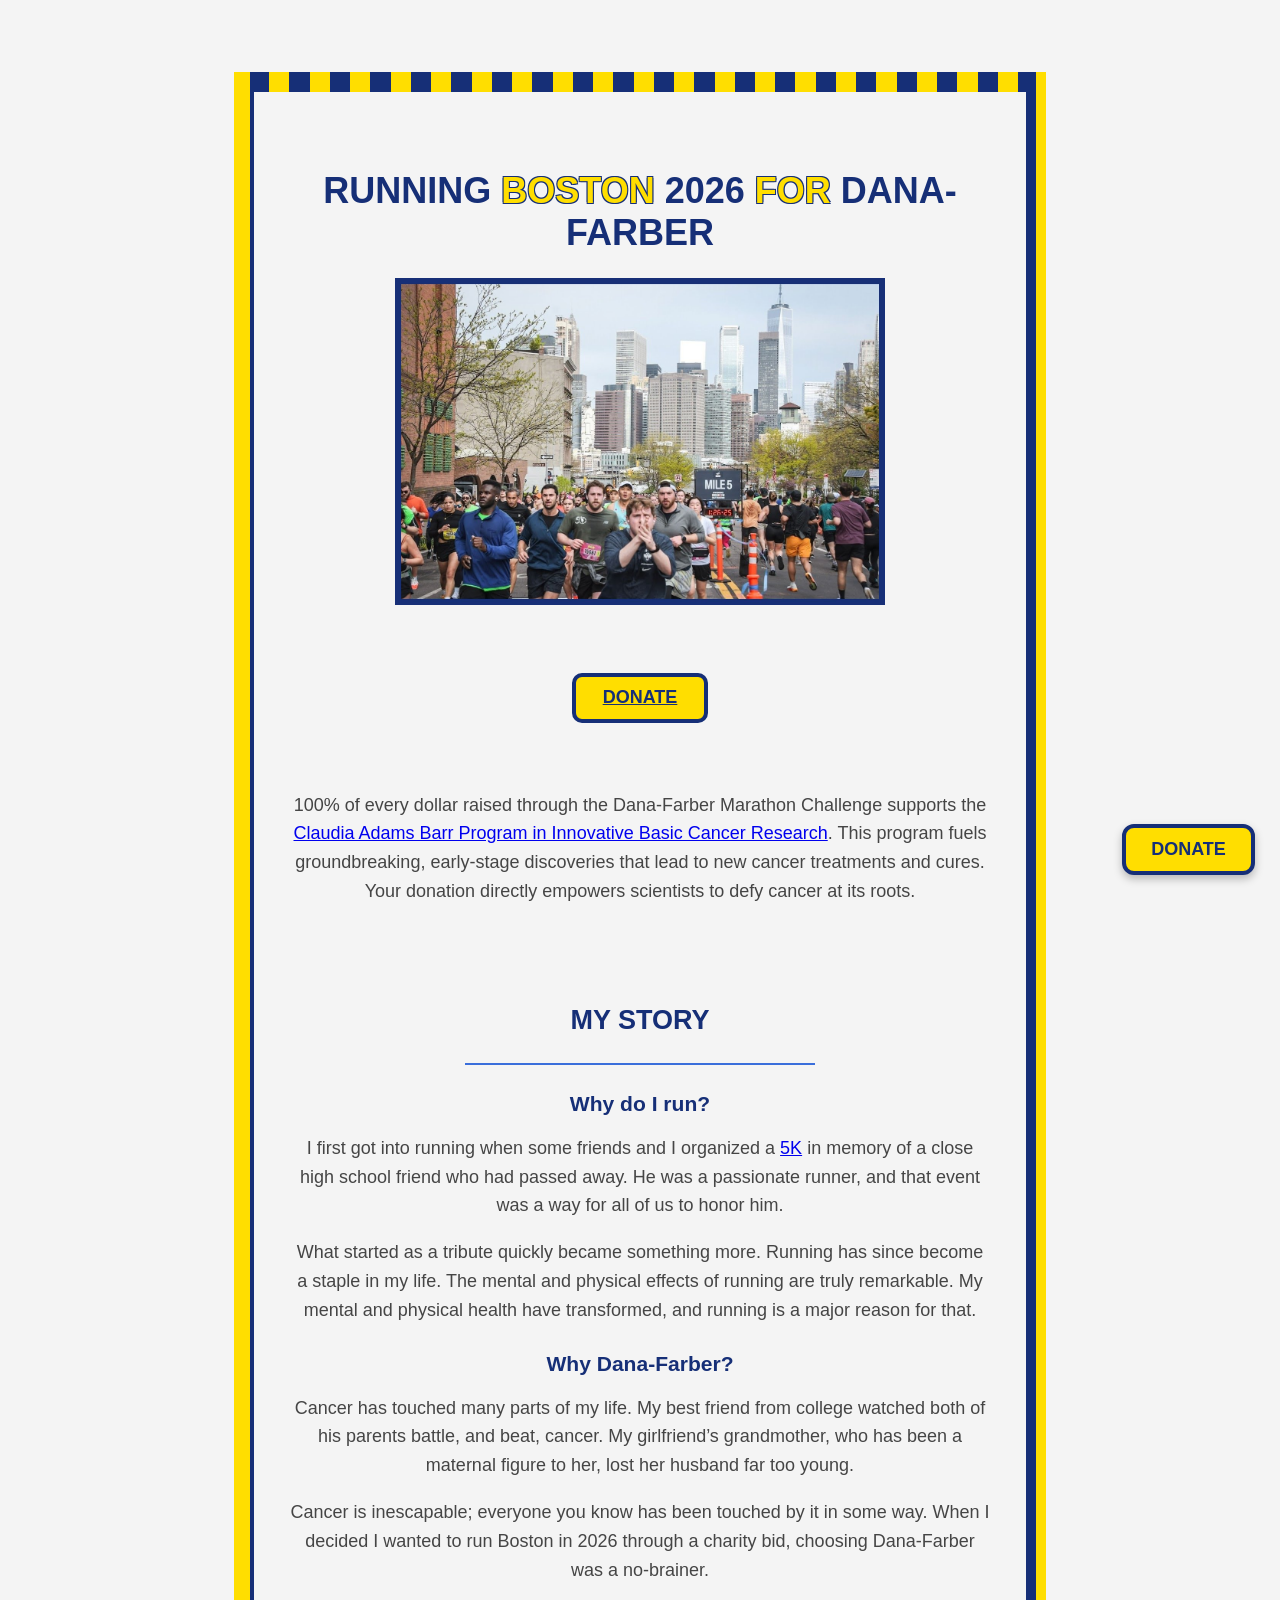
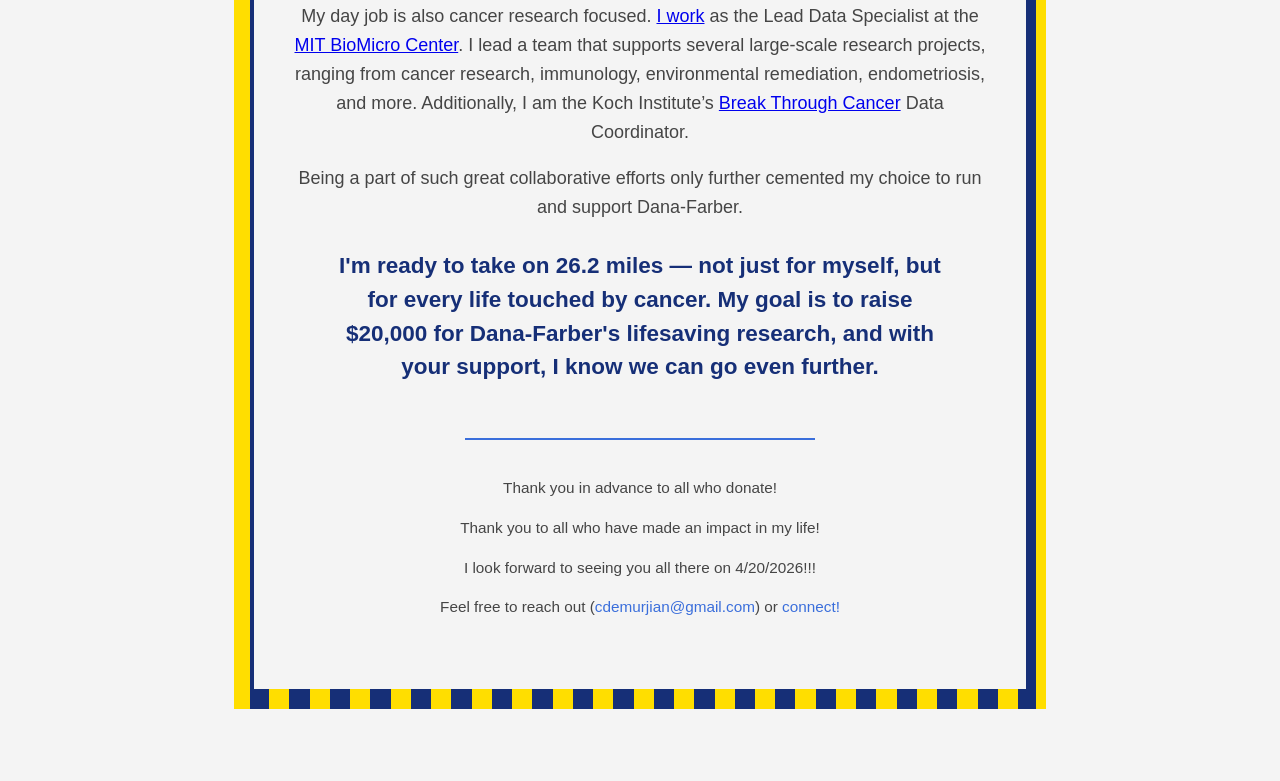
==== index.html @ 388e07c9 "Add scroll event to change border image dynamically" ====
<!DOCTYPE html>
<html>

<head>
  <link rel="stylesheet" type="text/css" href="styles.css" />
  <title>BOSTON 2026</title>
  <link rel="icon" type="image/png" href="BM.jfif" />
</head>

<body >
  <header class="fade-in">
    <h1 id="title">RUNNING <span class="yellow">BOSTON</span> 2026 <span class="yellow">FOR</span> DANA-FARBER</h1>
  </header>

  <main>
    <img src="charlie-running.jpg" alt="Charlie running" class="fade-in" />
    <a class="donate fade-in" href="https://danafarber.jimmyfund.org/site/TR?px=2759664&fr_id=2520&pg=personal"
      target="_blank">DONATE</a>
    <p class="fade-in">
      100% of every dollar raised through the Dana-Farber Marathon Challenge supports the
      <a href="https://danafarber.jimmyfund.org/site/SPageServer?pagename=dfmc_barrprogram_cancer&fr_id=2520"
        target="_blank">Claudia Adams Barr Program in Innovative Basic Cancer Research</a>.
      This program fuels groundbreaking, early-stage discoveries that lead to new cancer treatments and cures.
      Your donation directly empowers scientists to defy cancer at its roots.
    </p>
    <section id="story" class="fade-in">
      <h2>MY STORY</h2>
      <hr>

      <h3>Why do I run?</h3>
      <p>
        I first got into running when some friends and I organized a
        <a href="https://www.orkanolgacmemorial.org/" target="_blank">5K</a>
        in memory of a close high school friend who had passed away.
        He was a passionate runner, and that event was a way for all of us to honor him.
      </p>
      <p>
        What started as a tribute quickly became something more. Running has since become a staple in my life.
        The mental and physical effects of running are truly remarkable.
        My mental and physical health have transformed, and running is a major reason for that.
      </p>

      <h3>Why Dana-Farber?</h3>
      <p>
        Cancer has touched many parts of my life. My best friend from college watched both of his parents battle, and
        beat, cancer. My girlfriend’s grandmother, who has been a maternal figure to her, lost her husband far too
        young.
      </p>
      <p>
        Cancer is inescapable; everyone you know has been touched by it in some way.
        When I decided I wanted to run Boston in 2026 through a charity bid, choosing Dana-Farber was a no-brainer.
      </p>
      <p>
        My day job is also cancer research focused.
        <a href="https://www.linkedin.com/in/cdemurjian/" target="_blank">I work</a>
        as the Lead Data Specialist at the
        <a href="https://bmcwiki.mit.edu/index.php/BioMicroCenter" target="_blank">MIT BioMicro Center</a>.
        I lead a team that supports several large-scale research projects, ranging from cancer research, immunology,
        environmental remediation, endometriosis, and more.
        Additionally, I am the Koch Institute’s
        <a href="https://breakthroughcancer.org/" target="_blank">Break Through Cancer</a>
        Data Coordinator.
      </p>
      <p>
        Being a part of such great collaborative efforts only further cemented my choice to run and support Dana-Farber.
      </p>
      <p>
        <strong>
          I'm ready to take on 26.2 miles &mdash; not just for myself, but for every life touched by cancer.
          My goal is to raise $20,000 for Dana-Farber's lifesaving research, and with your support, I know we can go
          even further.
        </strong>
      </p>
    </section>
  </main>

  <hr>
  <footer class="fade-in">
    <p>Thank you in advance to all who donate!</p>
    <p>Thank you to all who have made an impact in my life!</p>
    <p>I look forward to seeing you all there on 4/20/2026!!!</p>
    <p>Feel free to reach out (<a href="mailto:cdemurjian@gmail.com">cdemurjian@gmail.com</a>) or <a href="https://www.linkedin.com/in/cdemurjian/" target="_blank">connect!</a></p>
  </footer>

  <!-- Floating Donate Button -->
  <a href="https://danafarber.jimmyfund.org/site/TR?px=2759664&fr_id=2520&pg=personal"
     class="floating-donate" target="_blank">DONATE</a>

  <!-- Fade-in animation script -->
  <script>
    const fadeElements = document.querySelectorAll('.fade-in');
    const observer = new IntersectionObserver(entries => {
      entries.forEach(entry => {
        if (entry.isIntersecting) entry.target.classList.add('visible');
      });
    }, { threshold: 0.15 });
    fadeElements.forEach(el => observer.observe(el));
  </script>
  <script>
  let ticking = false;
  let lastScrollY = 0;
  let direction = 1;

  window.addEventListener('scroll', () => {
    if (!ticking) {
      window.requestAnimationFrame(() => {
        const currentY = window.scrollY;
        // Reverse direction when scrolling up
        direction = currentY > lastScrollY ? 1 : -1;
        lastScrollY = currentY;

        const offset = currentY * 0.4 * direction;
        document.body.style.borderImage = `repeating-linear-gradient(
          ${90 + offset / 10}deg,
          var(--yellow) 0 20px,
          var(--blue) 20px 40px
        ) 25`;

        ticking = false;
      });
      ticking = true;
    }
  });
</script>

</body>


  
</html>
---- styles.css ----
:root {
  --yellow: #ffde00;
  --blue: #162f77;
  --light-blue: #3a6edb;
  --light-gray: #f4f4f4;
}

html {
  font-family: Arial, Helvetica, sans-serif;
  font-size: large;
  padding: 1rem;
  scroll-behavior: smooth;
}

/* 🔹 Animated border replaces outline + box shadow */
body {
  max-width: 70ch;
  margin: 3rem auto;
  padding: 3rem 2rem;
  background-color: var(--light-gray);

  /* base striped border */
  border: 20px solid transparent;
  border-image: repeating-linear-gradient(
    90deg,
    var(--yellow) 0 20px,
    var(--blue) 20px 40px
  ) 25;
  background-clip: padding-box;
  transition: border-image 0.2s ease-out;
}

#title {
  font-weight: 800;
  color: var(--blue);
}

h1, h2, h3 {
  text-align: center;
}

/* 🔹 Section headers: proper Dana-Farber blue */
h2, h3 {
  color: var(--blue);
  margin-top: 1.5rem;
  margin-bottom: 1rem;
}

p {
  color: #454545;
  text-align: center;
  line-height: 1.6;
}

hr {
  color: var(--light-blue);
  border: none;
  border-top: 2px solid var(--light-blue);
  width: 50%;
  margin: 1.5rem auto;
}

.yellow {
  color: var(--yellow);
  text-shadow: -1px -1px 0 var(--blue), 1px -1px 0 var(--blue),
               -1px 1px 0 var(--blue), 1px 1px 0 var(--blue);
}

main {
  display: flex;
  flex-direction: column;
  gap: 3rem;
}

img {
  width: 70%;
  height: auto;
  align-self: center;
}

/* Donate buttons */
.donate {
  display: block;
  text-align: center;
  font-weight: bold;
  margin: 0.75rem auto 0.5rem auto;
  padding: 0.6rem 1.5rem;
  width: fit-content;
  background-color: var(--yellow);
  color: var(--blue);
  border: 4px solid var(--blue);
  border-radius: 10px;
  transition: transform 0.2s, background-color 0.2s;
}
.donate:hover {
  transform: scale(1.05);
  background-color: #fff96b;
}

/* Optional: tighten the first paragraph below the donate button */
main > p:first-of-type {
  margin-top: 0.25rem;
}

/* Floating donate button */
.floating-donate {
  position: fixed;
  bottom: 25px;
  right: 25px;
  background-color: var(--yellow);
  color: var(--blue);
  border: 4px solid var(--blue);
  border-radius: 12px;
  padding: 0.6rem 1.4rem;
  font-weight: bold;
  text-decoration: none;
  box-shadow: 0 4px 8px rgba(0, 0, 0, 0.25);
  transition: transform 0.2s ease, background-color 0.2s ease;
}
.floating-donate:hover {
  transform: scale(1.05);
  background-color: #fff96b;
}

/* Fade-in animation */
.fade-in {
  opacity: 0;
  transform: translateY(25px);
  transition: opacity 0.8s ease-out, transform 0.8s ease-out;
}
.fade-in.visible {
  opacity: 1;
  transform: translateY(0);
}

/* 🔹 Highlighted final statement */
strong {
  display: block;
  text-align: center;
  font-size: 1.25em;
  font-weight: 800;
  color: var(--blue);
  margin: 1.5rem auto;
  line-height: 1.5;
  max-width: 90%;
}

/* Footer styling */
footer {
  font-size: 0.85rem;
  line-height: 1.4;
  color: #333;
  margin-top: 2rem;
  text-align: center;
}

footer a {
  color: var(--light-blue);
  text-decoration: none;
}

footer a:hover {
  text-decoration: underline;
}

/* Responsive */
@media (max-width: 768px) {
  body {
    border-width: 12px;
    margin: 1.5rem auto;
    padding: 2rem 1.25rem;
  }
  main {
    gap: 2rem;
  }
  img {
    width: 90%;
  }
  strong {
    font-size: 1.1em;
  }
}
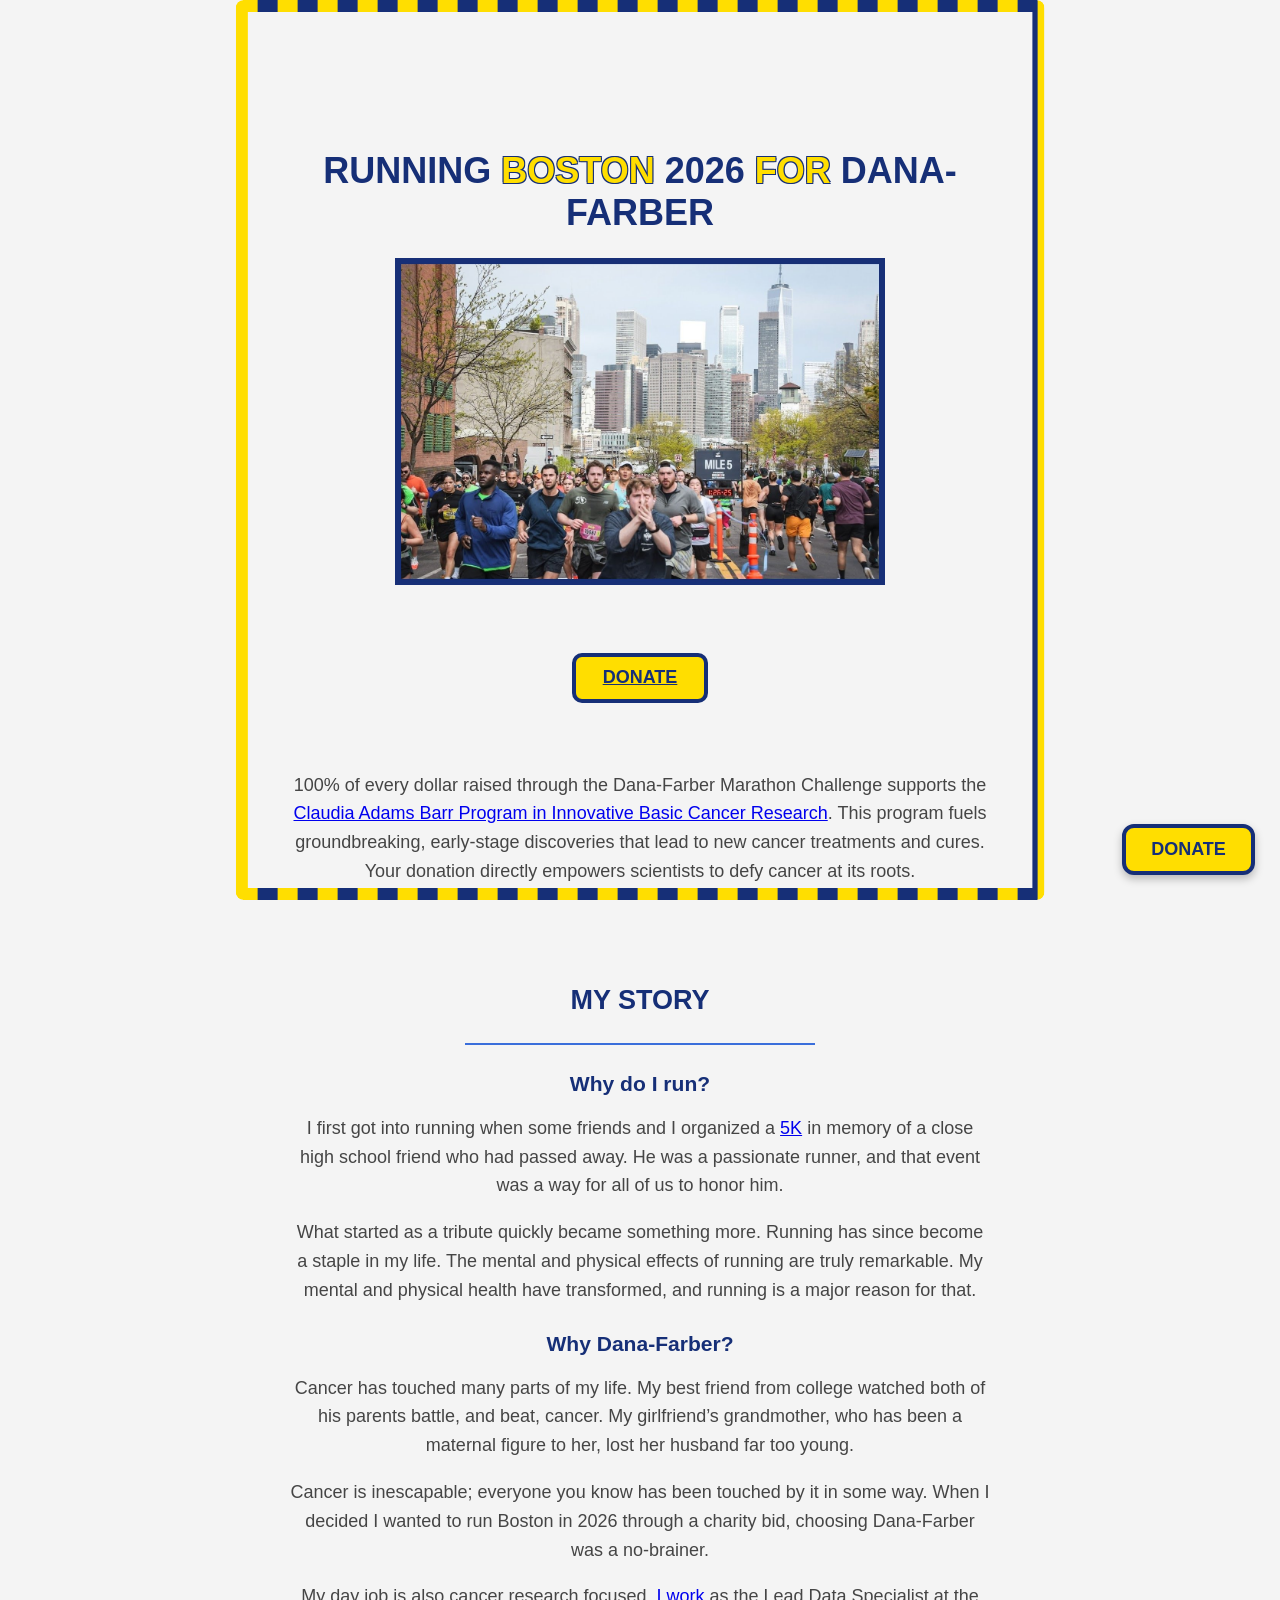
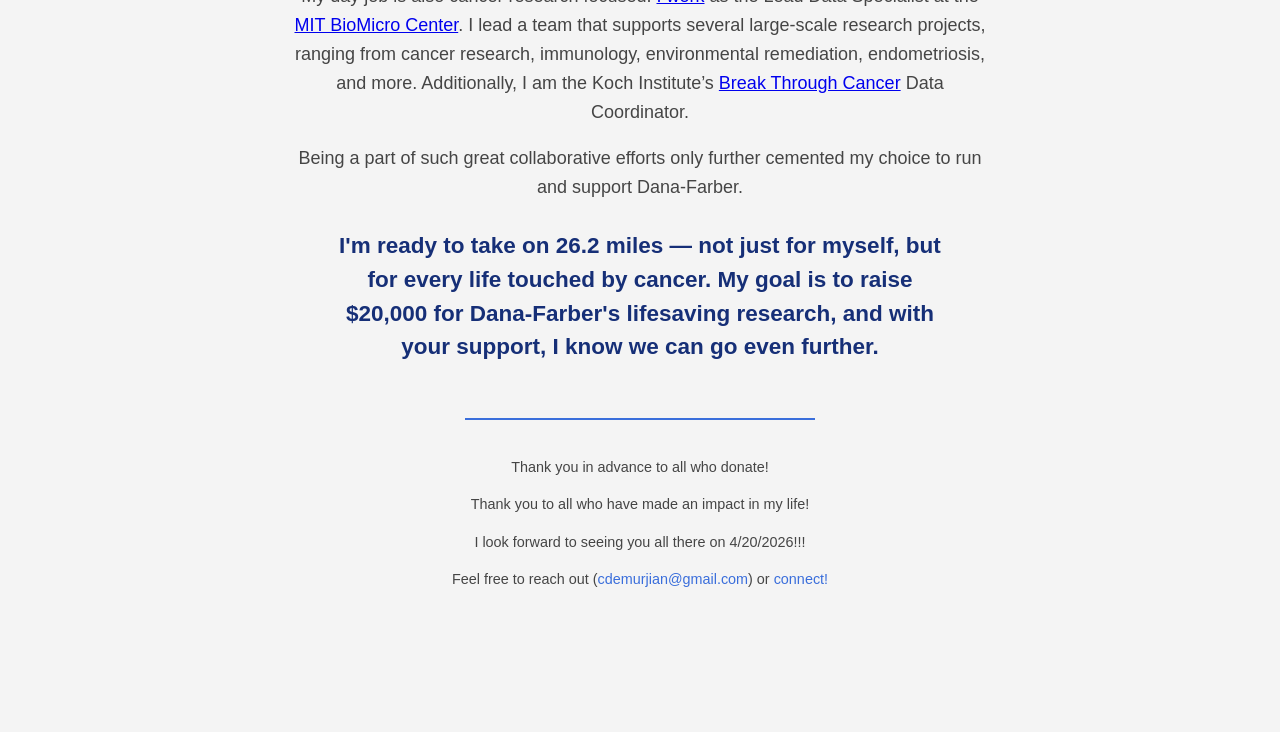
==== commit b6ae7509: "Refactor scroll event handling for smoother animation" ====
--- a/index.html
+++ b/index.html
@@ -96,32 +96,68 @@
     }, { threshold: 0.15 });
     fadeElements.forEach(el => observer.observe(el));
   </script>
+  
   <script>
-  let ticking = false;
   let lastScrollY = 0;
+  let offset = 0;
   let direction = 1;
 
   window.addEventListener('scroll', () => {
-    if (!ticking) {
-      window.requestAnimationFrame(() => {
-        const currentY = window.scrollY;
-        // Reverse direction when scrolling up
-        direction = currentY > lastScrollY ? 1 : -1;
-        lastScrollY = currentY;
+    const scrollY = window.scrollY;
+    direction = scrollY > lastScrollY ? 1 : -1; // reverse on scroll up
+    lastScrollY = scrollY;
 
-        const offset = currentY * 0.4 * direction;
-        document.body.style.borderImage = `repeating-linear-gradient(
-          ${90 + offset / 10}deg,
-          var(--yellow) 0 20px,
-          var(--blue) 20px 40px
-        ) 25`;
+    offset += direction * 2; // speed of the snake
+    document.body.style.setProperty('--snake-offset', offset + 'px');
+    document.body.style.setProperty('--snake-dir', direction);
+    document.body.style.setProperty(
+      '--snake-bg',
+      `repeating-linear-gradient(90deg, var(--yellow) 0 20px, var(--blue) 20px 40px)`
+    );
 
-        ticking = false;
-      });
-      ticking = true;
-    }
+    document.querySelector('body::before');
+    document.body.style.setProperty('--snake-scroll', scrollY + 'px');
+
+    document.body.style.setProperty(
+      'background-position',
+      `${offset}px ${offset}px`
+    );
+
+    // apply actual animation to the pseudo-border
+    document.querySelector('body').style.setProperty(
+      '--snake-position',
+      `${offset}px 0`
+    );
+
+    // apply via JS since ::before is fixed
+    document.body.style.setProperty('--snake-pos', offset + 'px');
+    document.body.style.setProperty(
+      '--snake-gradient',
+      `repeating-linear-gradient(90deg, var(--yellow) 0 20px, var(--blue) 20px 40px)`
+    );
+    document.body.style.setProperty(
+      '--snake-move',
+      `${offset}px`
+    );
+
+    document.body.style.setProperty(
+      '--snake-transform',
+      `translateY(${offset}px)`
+    );
+
+    // update ::before background position
+    document.querySelector('body').style.setProperty(
+      '--border-offset',
+      `${offset}px`
+    );
+    document.querySelector('body::before');
+    document.styleSheets[0].addRule(
+      'body::before',
+      `background-position: ${offset}px ${offset}px;`
+    );
   });
 </script>
+
 
 </body>
 
--- a/styles.css
+++ b/styles.css
@@ -12,24 +12,47 @@
   scroll-behavior: smooth;
 }
 
-/* 🔹 Animated border replaces outline + box shadow */
 body {
+  position: relative;
   max-width: 70ch;
   margin: 3rem auto;
   padding: 3rem 2rem;
   background-color: var(--light-gray);
-
-  /* base striped border */
-  border: 20px solid transparent;
-  border-image: repeating-linear-gradient(
+  z-index: 0;
+}
+
+/* 🐍 Snake border layer */
+body::before {
+  content: "";
+  position: fixed;
+  top: 0;
+  left: 50%;
+  transform: translateX(-50%);
+  width: calc(70ch + 6rem);
+  height: 100%;
+  pointer-events: none;
+  z-index: 1000;
+
+  /* create the “snake” pattern */
+  background: repeating-linear-gradient(
     90deg,
     var(--yellow) 0 20px,
     var(--blue) 20px 40px
-  ) 25;
-  background-clip: padding-box;
-  transition: border-image 0.2s ease-out;
-}
-
+  );
+
+  /* clip it so only the edges show */
+  mask: 
+    linear-gradient(#000 0 0) content-box,
+    linear-gradient(#000 0 0);
+  -webkit-mask-composite: xor;
+  mask-composite: exclude;
+  padding: 12px;
+  box-sizing: border-box;
+
+  border-radius: 8px;
+}
+
+/* 🧱 Layout and text */
 #title {
   font-weight: 800;
   color: var(--blue);
@@ -39,7 +62,6 @@
   text-align: center;
 }
 
-/* 🔹 Section headers: proper Dana-Farber blue */
 h2, h3 {
   color: var(--blue);
   margin-top: 1.5rem;
@@ -97,7 +119,6 @@
   background-color: #fff96b;
 }
 
-/* Optional: tighten the first paragraph below the donate button */
 main > p:first-of-type {
   margin-top: 0.25rem;
 }
@@ -133,7 +154,7 @@
   transform: translateY(0);
 }
 
-/* 🔹 Highlighted final statement */
+/* Highlighted final statement */
 strong {
   display: block;
   text-align: center;
@@ -147,7 +168,7 @@
 
 /* Footer styling */
 footer {
-  font-size: 0.85rem;
+  font-size: 0.8rem;
   line-height: 1.4;
   color: #333;
   margin-top: 2rem;
@@ -165,8 +186,11 @@
 
 /* Responsive */
 @media (max-width: 768px) {
+  body::before {
+    width: calc(90% + 3rem);
+    padding: 8px;
+  }
   body {
-    border-width: 12px;
     margin: 1.5rem auto;
     padding: 2rem 1.25rem;
   }
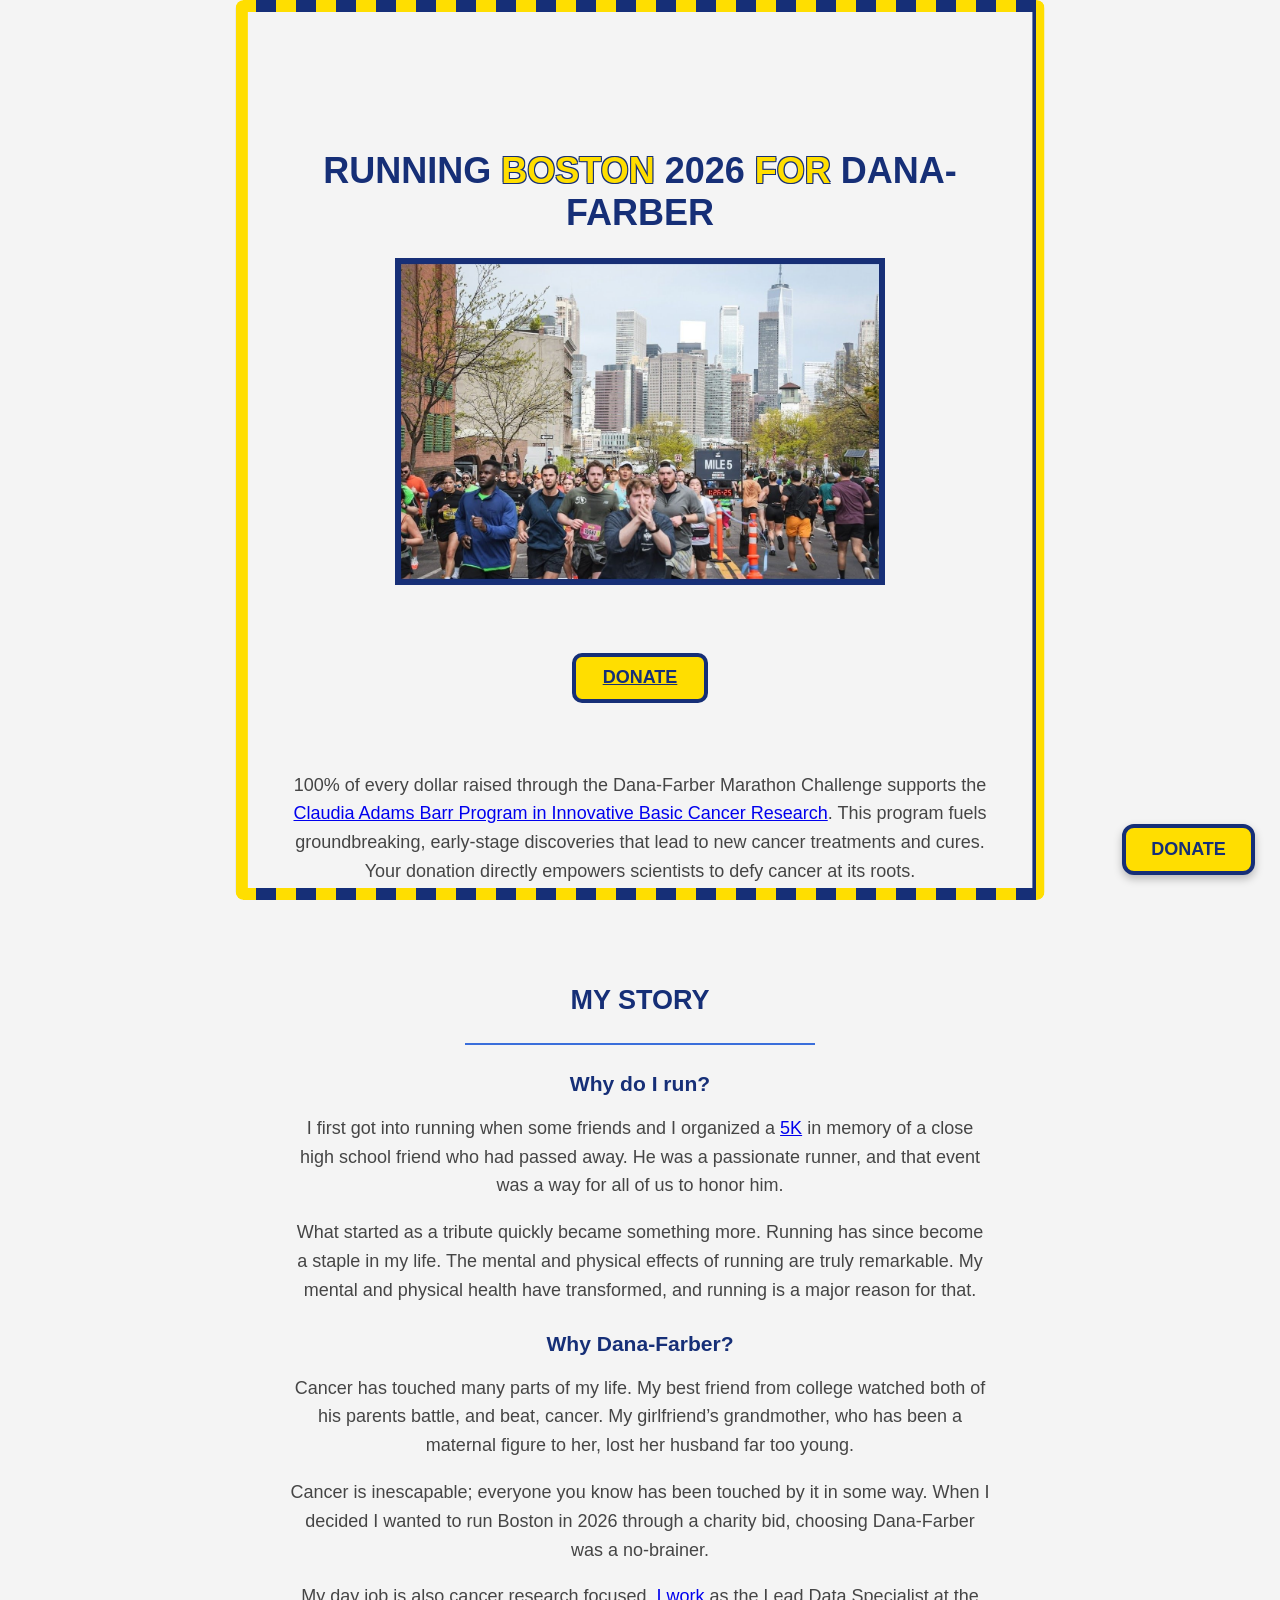
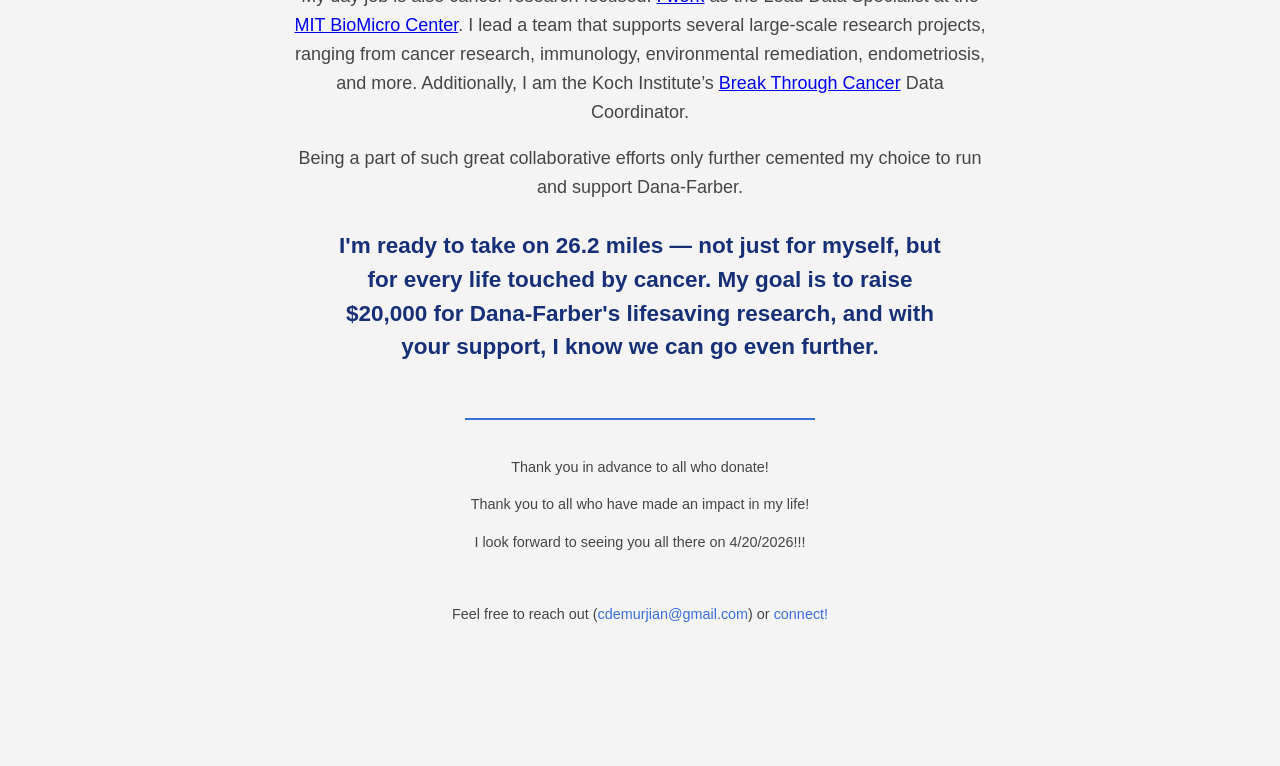
==== commit e1e68742: "Remove scroll animation script from index.html Removed unused scroll animation script from index.htm" ====
--- a/index.html
+++ b/index.html
@@ -79,6 +79,7 @@
     <p>Thank you in advance to all who donate!</p>
     <p>Thank you to all who have made an impact in my life!</p>
     <p>I look forward to seeing you all there on 4/20/2026!!!</p>
+    <br>
     <p>Feel free to reach out (<a href="mailto:cdemurjian@gmail.com">cdemurjian@gmail.com</a>) or <a href="https://www.linkedin.com/in/cdemurjian/" target="_blank">connect!</a></p>
   </footer>
 
@@ -96,71 +97,6 @@
     }, { threshold: 0.15 });
     fadeElements.forEach(el => observer.observe(el));
   </script>
-  
-  <script>
-  let lastScrollY = 0;
-  let offset = 0;
-  let direction = 1;
-
-  window.addEventListener('scroll', () => {
-    const scrollY = window.scrollY;
-    direction = scrollY > lastScrollY ? 1 : -1; // reverse on scroll up
-    lastScrollY = scrollY;
-
-    offset += direction * 2; // speed of the snake
-    document.body.style.setProperty('--snake-offset', offset + 'px');
-    document.body.style.setProperty('--snake-dir', direction);
-    document.body.style.setProperty(
-      '--snake-bg',
-      `repeating-linear-gradient(90deg, var(--yellow) 0 20px, var(--blue) 20px 40px)`
-    );
-
-    document.querySelector('body::before');
-    document.body.style.setProperty('--snake-scroll', scrollY + 'px');
-
-    document.body.style.setProperty(
-      'background-position',
-      `${offset}px ${offset}px`
-    );
-
-    // apply actual animation to the pseudo-border
-    document.querySelector('body').style.setProperty(
-      '--snake-position',
-      `${offset}px 0`
-    );
-
-    // apply via JS since ::before is fixed
-    document.body.style.setProperty('--snake-pos', offset + 'px');
-    document.body.style.setProperty(
-      '--snake-gradient',
-      `repeating-linear-gradient(90deg, var(--yellow) 0 20px, var(--blue) 20px 40px)`
-    );
-    document.body.style.setProperty(
-      '--snake-move',
-      `${offset}px`
-    );
-
-    document.body.style.setProperty(
-      '--snake-transform',
-      `translateY(${offset}px)`
-    );
-
-    // update ::before background position
-    document.querySelector('body').style.setProperty(
-      '--border-offset',
-      `${offset}px`
-    );
-    document.querySelector('body::before');
-    document.styleSheets[0].addRule(
-      'body::before',
-      `background-position: ${offset}px ${offset}px;`
-    );
-  });
-</script>
-
-
 </body>
 
-
-  
 </html>
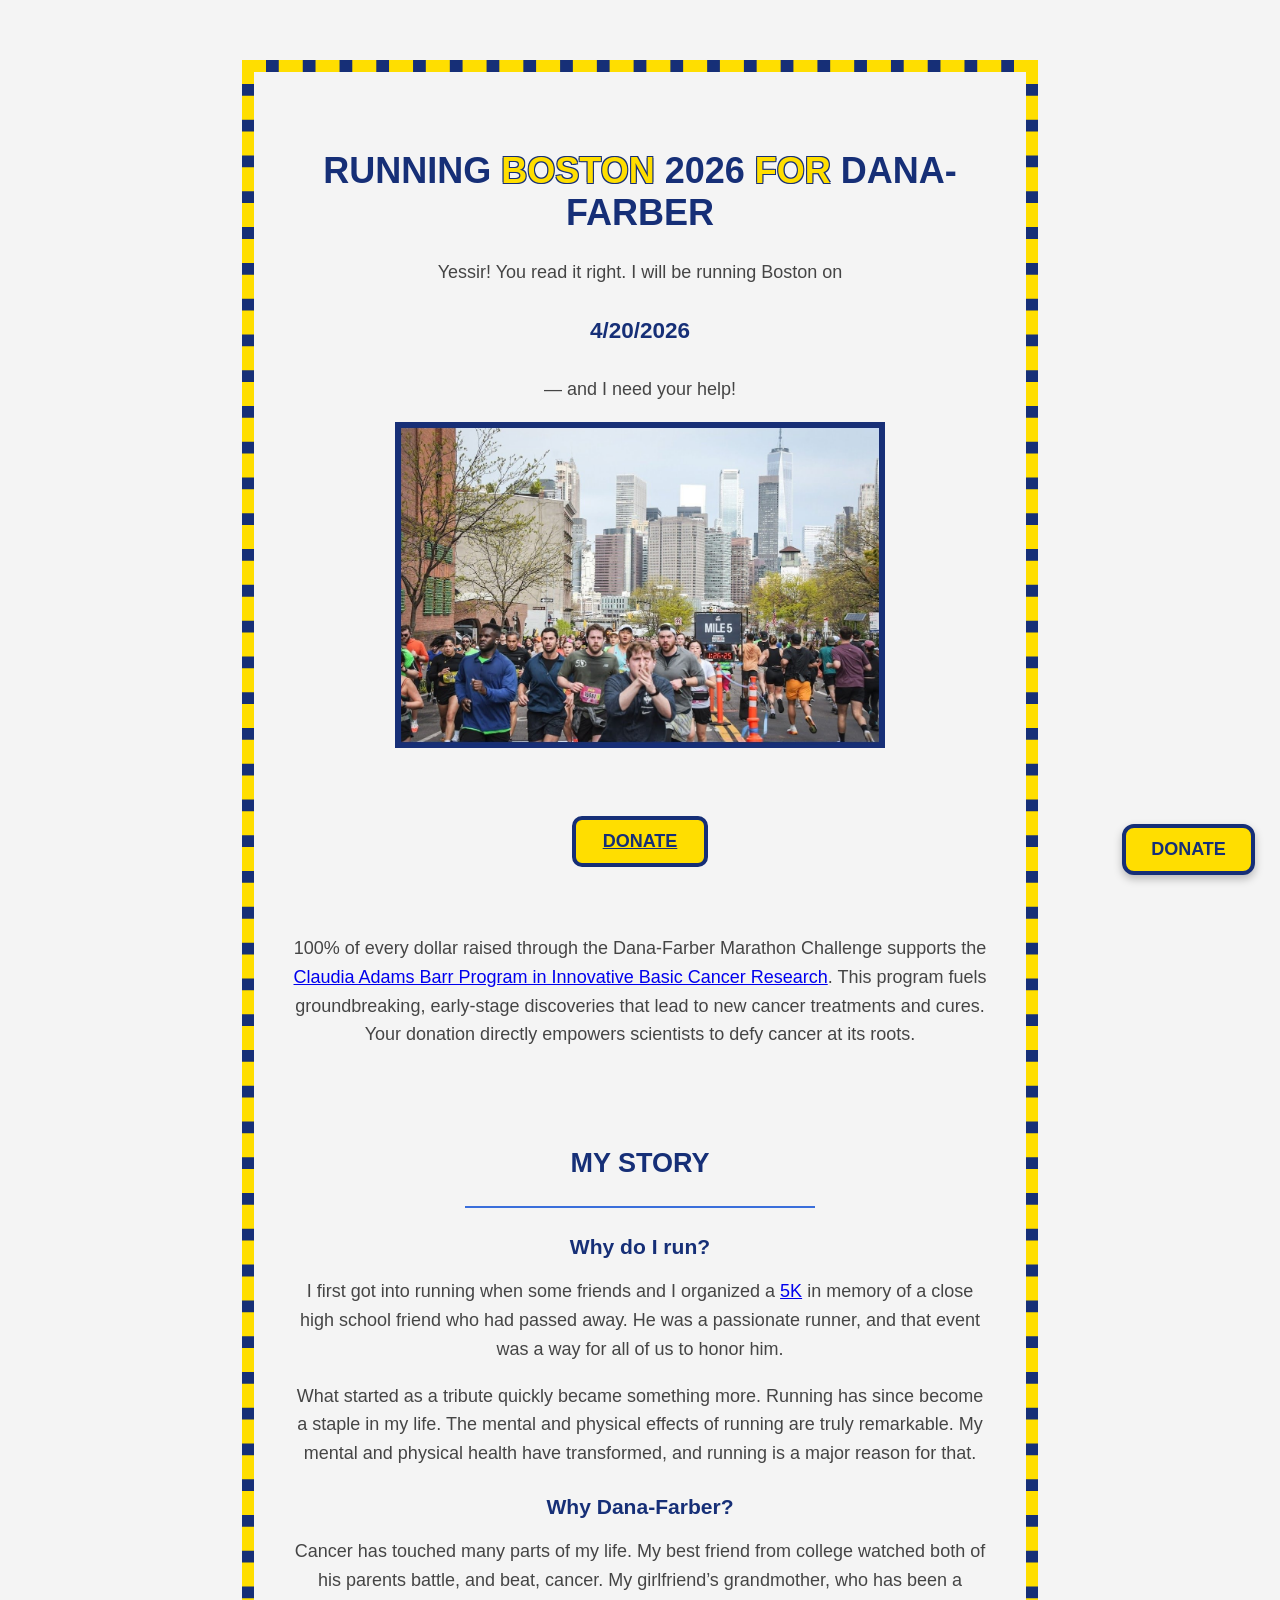
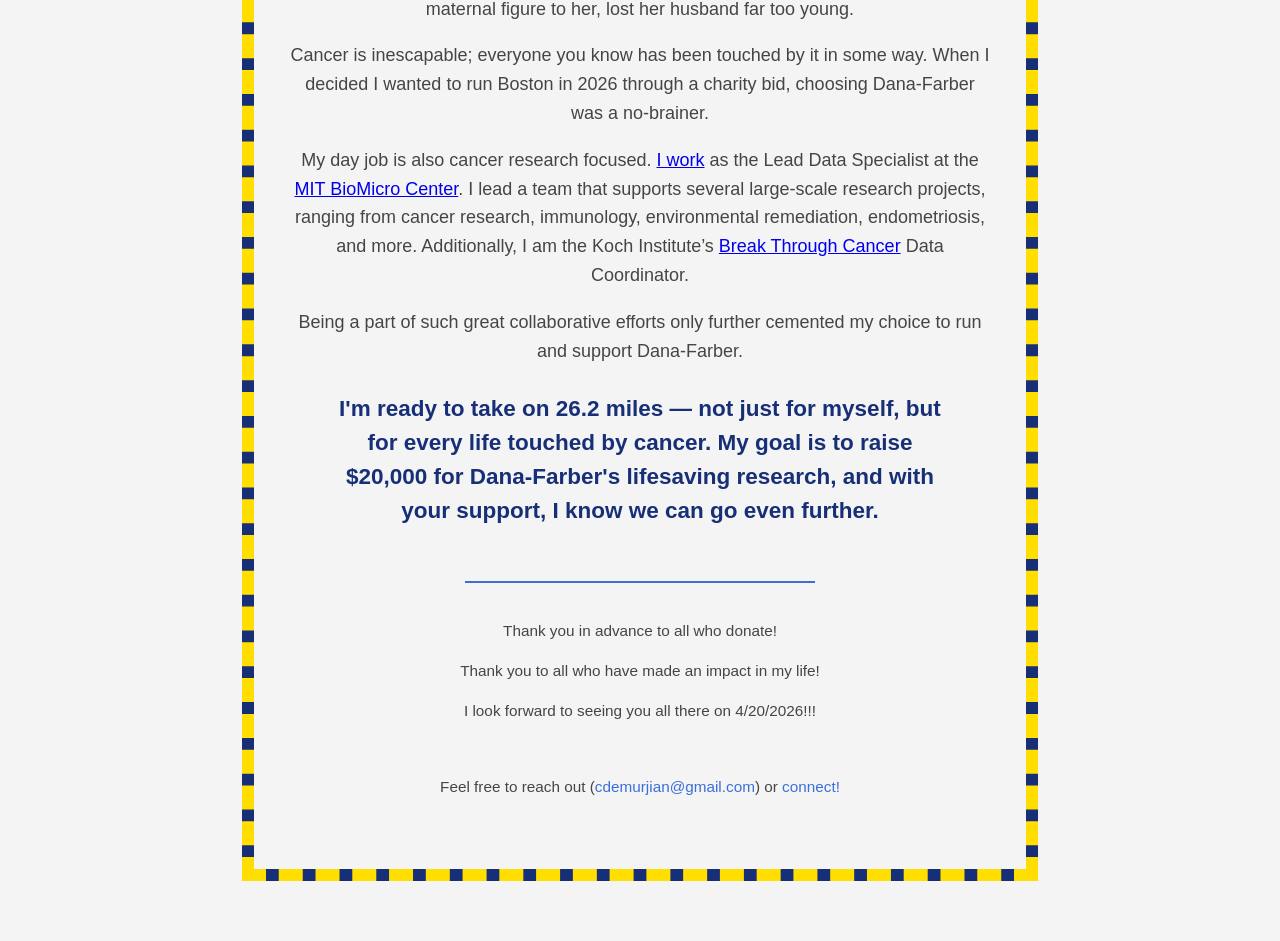
==== commit 5382d646: "Add intro paragraph for Boston 2026 run Added an introductory paragraph about running Boston 2026." ====
--- a/index.html
+++ b/index.html
@@ -12,6 +12,9 @@
     <h1 id="title">RUNNING <span class="yellow">BOSTON</span> 2026 <span class="yellow">FOR</span> DANA-FARBER</h1>
   </header>
 
+  <p class="intro fade-in">
+    Yessir! You read it right. I will be running Boston on <strong>4/20/2026</strong> — and I need your help!
+  </p>
   <main>
     <img src="charlie-running.jpg" alt="Charlie running" class="fade-in" />
     <a class="donate fade-in" href="https://danafarber.jimmyfund.org/site/TR?px=2759664&fr_id=2520&pg=personal"
--- a/styles.css
+++ b/styles.css
@@ -13,46 +13,14 @@
 }
 
 body {
-  position: relative;
   max-width: 70ch;
   margin: 3rem auto;
   padding: 3rem 2rem;
   background-color: var(--light-gray);
-  z-index: 0;
+  outline: 12px dashed var(--yellow);
+  box-shadow: 0 0 0 12px var(--blue);
 }
 
-/* 🐍 Snake border layer */
-body::before {
-  content: "";
-  position: fixed;
-  top: 0;
-  left: 50%;
-  transform: translateX(-50%);
-  width: calc(70ch + 6rem);
-  height: 100%;
-  pointer-events: none;
-  z-index: 1000;
-
-  /* create the “snake” pattern */
-  background: repeating-linear-gradient(
-    90deg,
-    var(--yellow) 0 20px,
-    var(--blue) 20px 40px
-  );
-
-  /* clip it so only the edges show */
-  mask: 
-    linear-gradient(#000 0 0) content-box,
-    linear-gradient(#000 0 0);
-  -webkit-mask-composite: xor;
-  mask-composite: exclude;
-  padding: 12px;
-  box-sizing: border-box;
-
-  border-radius: 8px;
-}
-
-/* 🧱 Layout and text */
 #title {
   font-weight: 800;
   color: var(--blue);
@@ -62,6 +30,7 @@
   text-align: center;
 }
 
+/* 🔹 Make section headers the correct blue */
 h2, h3 {
   color: var(--blue);
   margin-top: 1.5rem;
@@ -105,7 +74,7 @@
   display: block;
   text-align: center;
   font-weight: bold;
-  margin: 0.75rem auto 0.5rem auto;
+  margin: 0.75rem auto 0.5rem auto;  /* minimal spacing above/below */
   padding: 0.6rem 1.5rem;
   width: fit-content;
   background-color: var(--yellow);
@@ -119,8 +88,9 @@
   background-color: #fff96b;
 }
 
+/* Optional: tighten the first paragraph below the donate button */
 main > p:first-of-type {
-  margin-top: 0.25rem;
+  margin-top: 0.25rem;  /* bring it closer to the button */
 }
 
 /* Floating donate button */
@@ -154,43 +124,23 @@
   transform: translateY(0);
 }
 
-/* Highlighted final statement */
+/* 🔹 Highlighted final statement */
 strong {
   display: block;
   text-align: center;
-  font-size: 1.25em;
-  font-weight: 800;
-  color: var(--blue);
+  font-size: 1.25em;      /* larger text */
+  font-weight: 800;       /* bold emphasis */
+  color: var(--blue);     /* Dana-Farber blue for visual tie-in */
   margin: 1.5rem auto;
   line-height: 1.5;
   max-width: 90%;
 }
 
-/* Footer styling */
-footer {
-  font-size: 0.8rem;
-  line-height: 1.4;
-  color: #333;
-  margin-top: 2rem;
-  text-align: center;
-}
-
-footer a {
-  color: var(--light-blue);
-  text-decoration: none;
-}
-
-footer a:hover {
-  text-decoration: underline;
-}
-
 /* Responsive */
 @media (max-width: 768px) {
-  body::before {
-    width: calc(90% + 3rem);
-    padding: 8px;
-  }
   body {
+    outline-width: 8px;
+    box-shadow: 0 0 0 8px var(--blue);
     margin: 1.5rem auto;
     padding: 2rem 1.25rem;
   }
@@ -204,3 +154,21 @@
     font-size: 1.1em;
   }
 }
+
+/* Footer styling */
+footer {
+  font-size: 0.85rem;          /* smaller text size */
+  line-height: 1.4;           /* tighter vertical spacing */
+  color: #333;                /* softer gray for footer text */
+  margin-top: 2rem;
+  text-align: center;
+}
+
+footer a {
+  color: var(--light-blue);   /* keep links in your theme color */
+  text-decoration: none;
+}
+
+footer a:hover {
+  text-decoration: underline;
+}
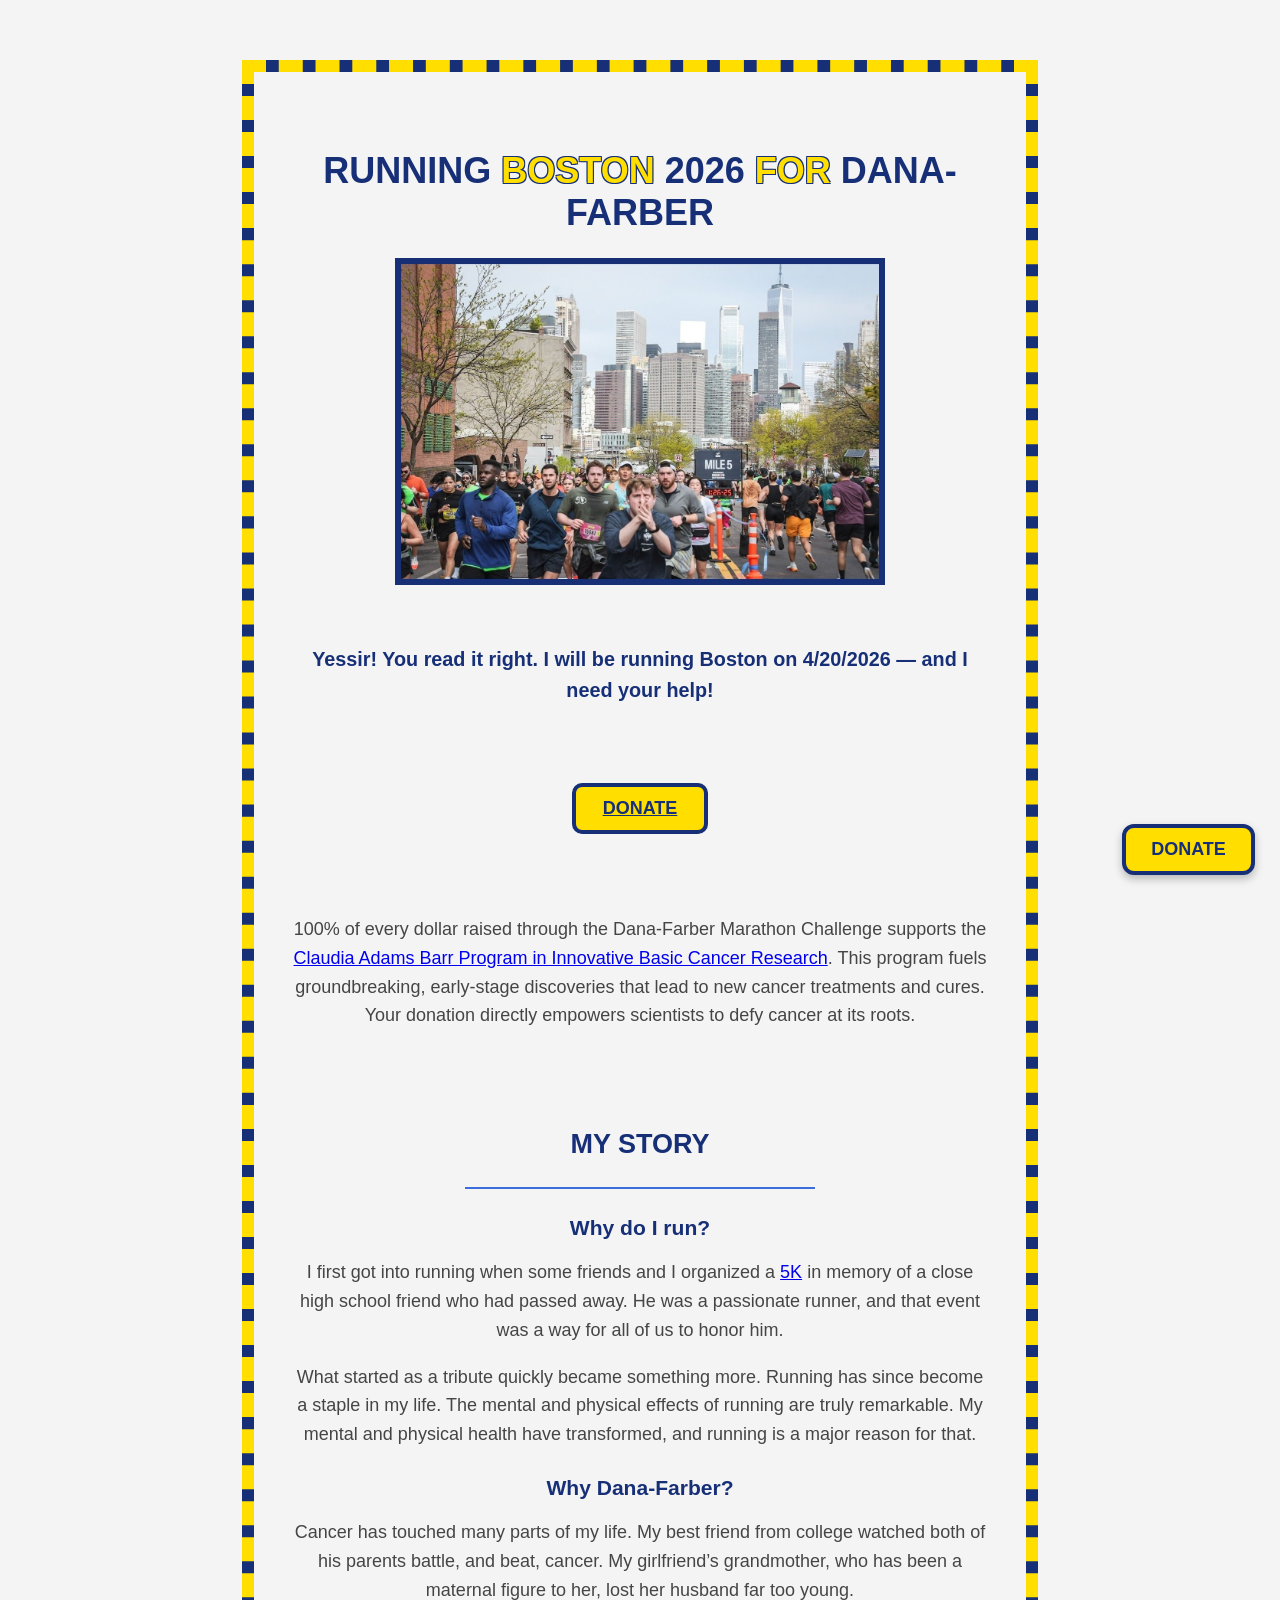
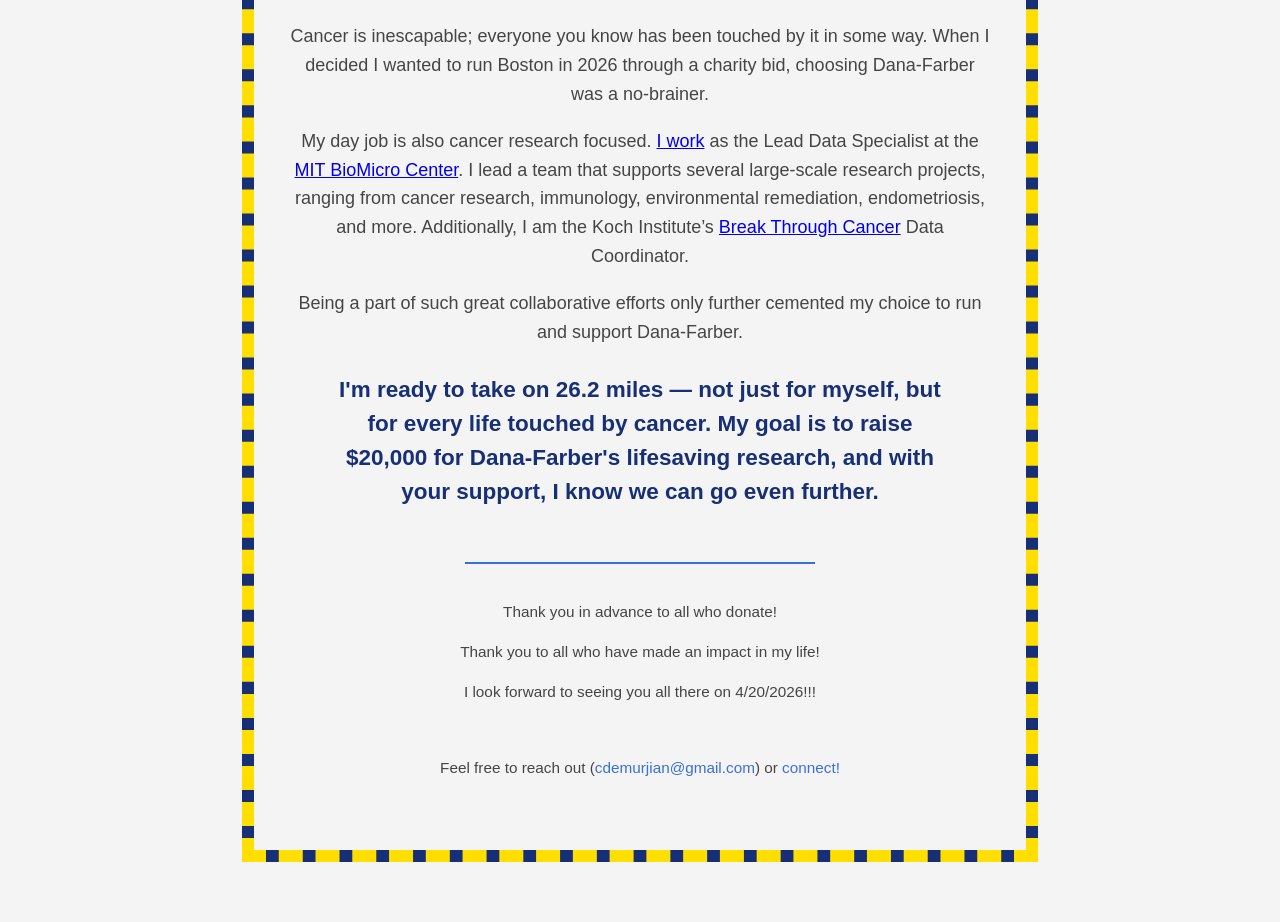
==== commit 2285c00e: "Update intro paragraph in index.html" ====
--- a/index.html
+++ b/index.html
@@ -12,11 +12,11 @@
     <h1 id="title">RUNNING <span class="yellow">BOSTON</span> 2026 <span class="yellow">FOR</span> DANA-FARBER</h1>
   </header>
 
-  <p class="intro fade-in">
-    Yessir! You read it right. I will be running Boston on <strong>4/20/2026</strong> — and I need your help!
-  </p>
   <main>
     <img src="charlie-running.jpg" alt="Charlie running" class="fade-in" />
+    <p class="intro fade-in">
+    Yessir! You read it right. I will be running Boston on 4/20/2026 — and I need your help!
+    </p>
     <a class="donate fade-in" href="https://danafarber.jimmyfund.org/site/TR?px=2759664&fr_id=2520&pg=personal"
       target="_blank">DONATE</a>
     <p class="fade-in">
--- a/styles.css
+++ b/styles.css
@@ -20,6 +20,7 @@
   outline: 12px dashed var(--yellow);
   box-shadow: 0 0 0 12px var(--blue);
 }
+
 
 #title {
   font-weight: 800;
@@ -124,6 +125,16 @@
   transform: translateY(0);
 }
 
+/* Intro line under the image */
+.intro {
+  color: var(--blue);
+  font-weight: bold;
+  font-size: 1.1em;
+  text-align: center;
+  margin: 1rem auto 0.5rem auto;
+}
+
+
 /* 🔹 Highlighted final statement */
 strong {
   display: block;
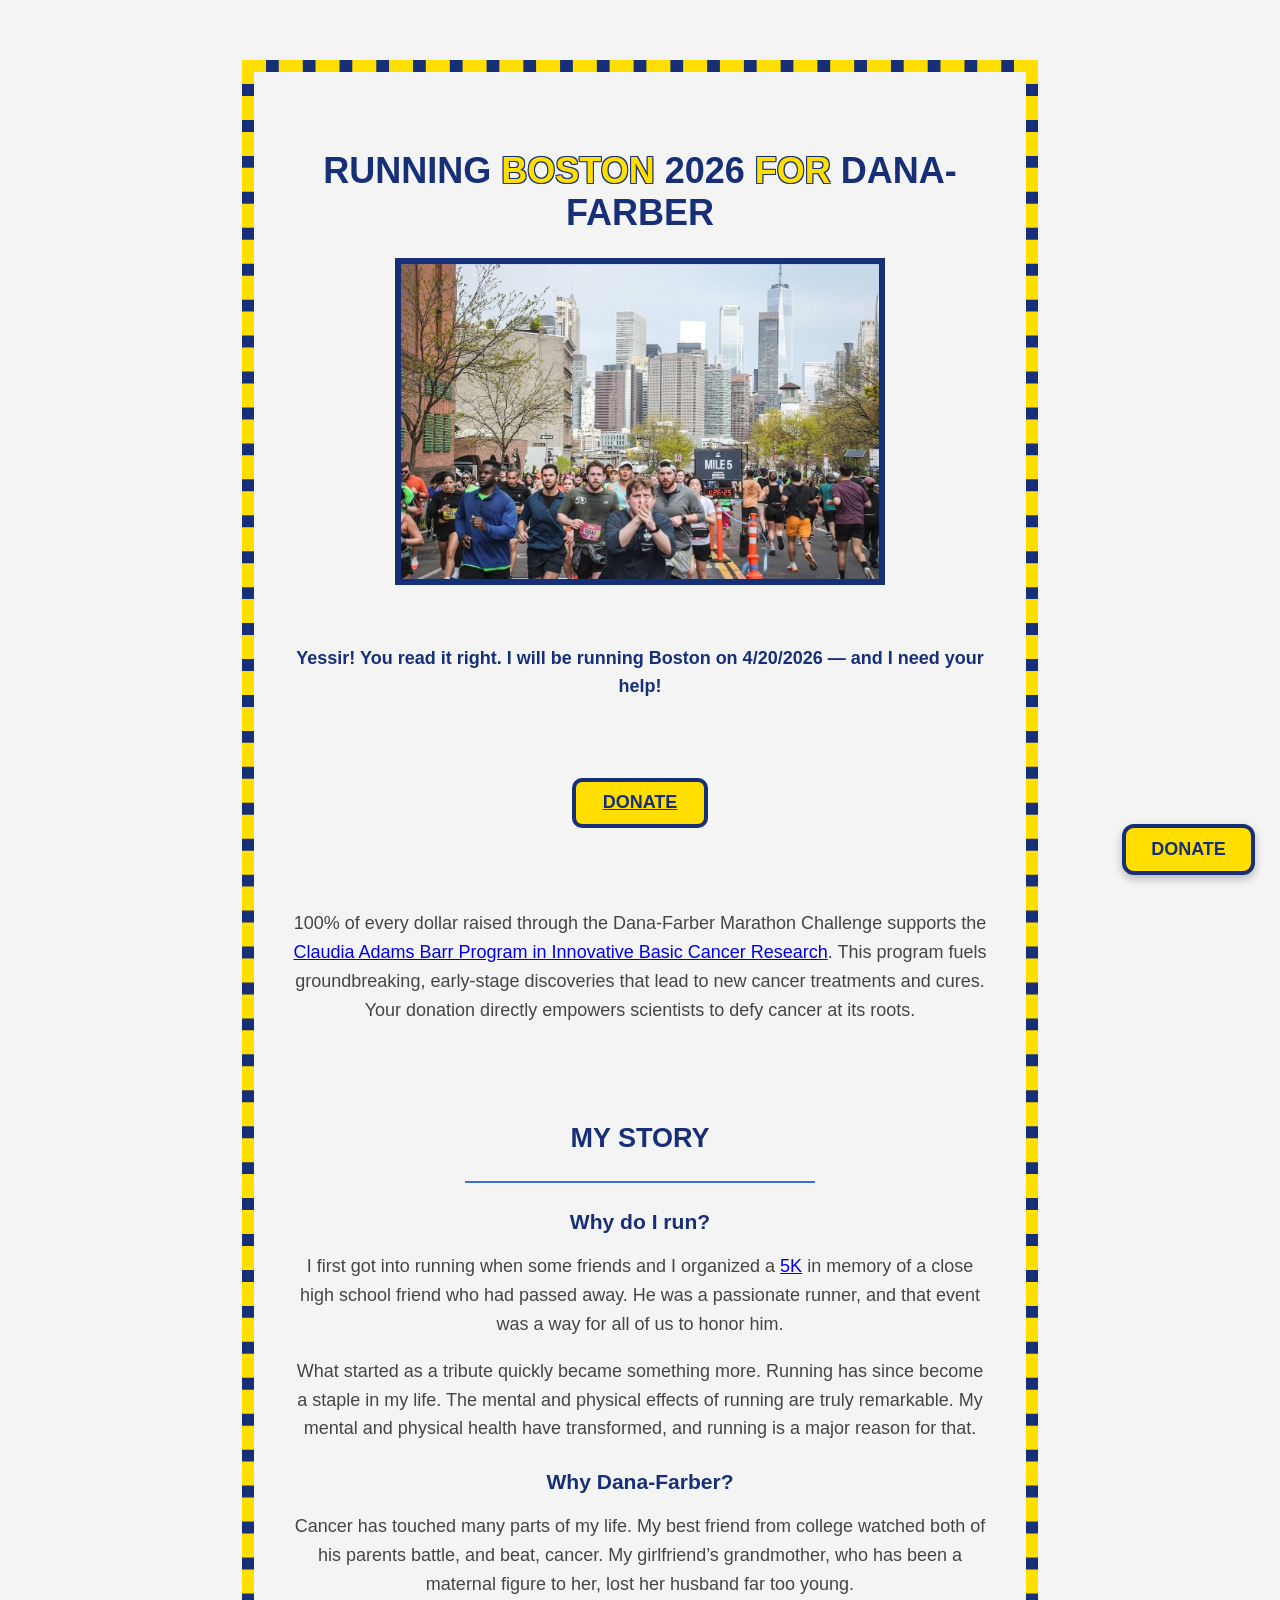
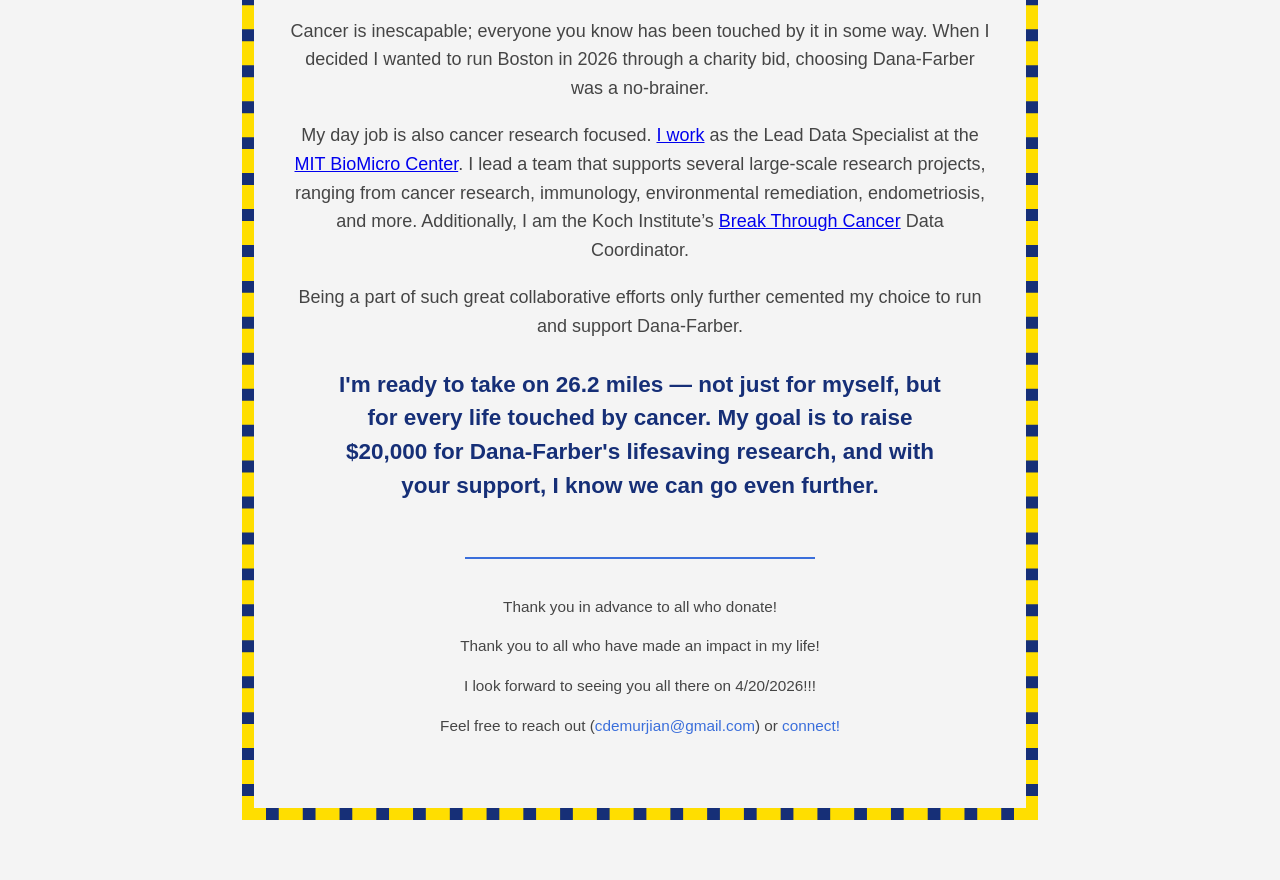
==== commit 835b86cf: "Remove line break in footer section Removed unnecessary line break from footer." ====
--- a/index.html
+++ b/index.html
@@ -82,7 +82,6 @@
     <p>Thank you in advance to all who donate!</p>
     <p>Thank you to all who have made an impact in my life!</p>
     <p>I look forward to seeing you all there on 4/20/2026!!!</p>
-    <br>
     <p>Feel free to reach out (<a href="mailto:cdemurjian@gmail.com">cdemurjian@gmail.com</a>) or <a href="https://www.linkedin.com/in/cdemurjian/" target="_blank">connect!</a></p>
   </footer>
 
--- a/styles.css
+++ b/styles.css
@@ -129,7 +129,7 @@
 .intro {
   color: var(--blue);
   font-weight: bold;
-  font-size: 1.1em;
+  font-size: 1em;
   text-align: center;
   margin: 1rem auto 0.5rem auto;
 }
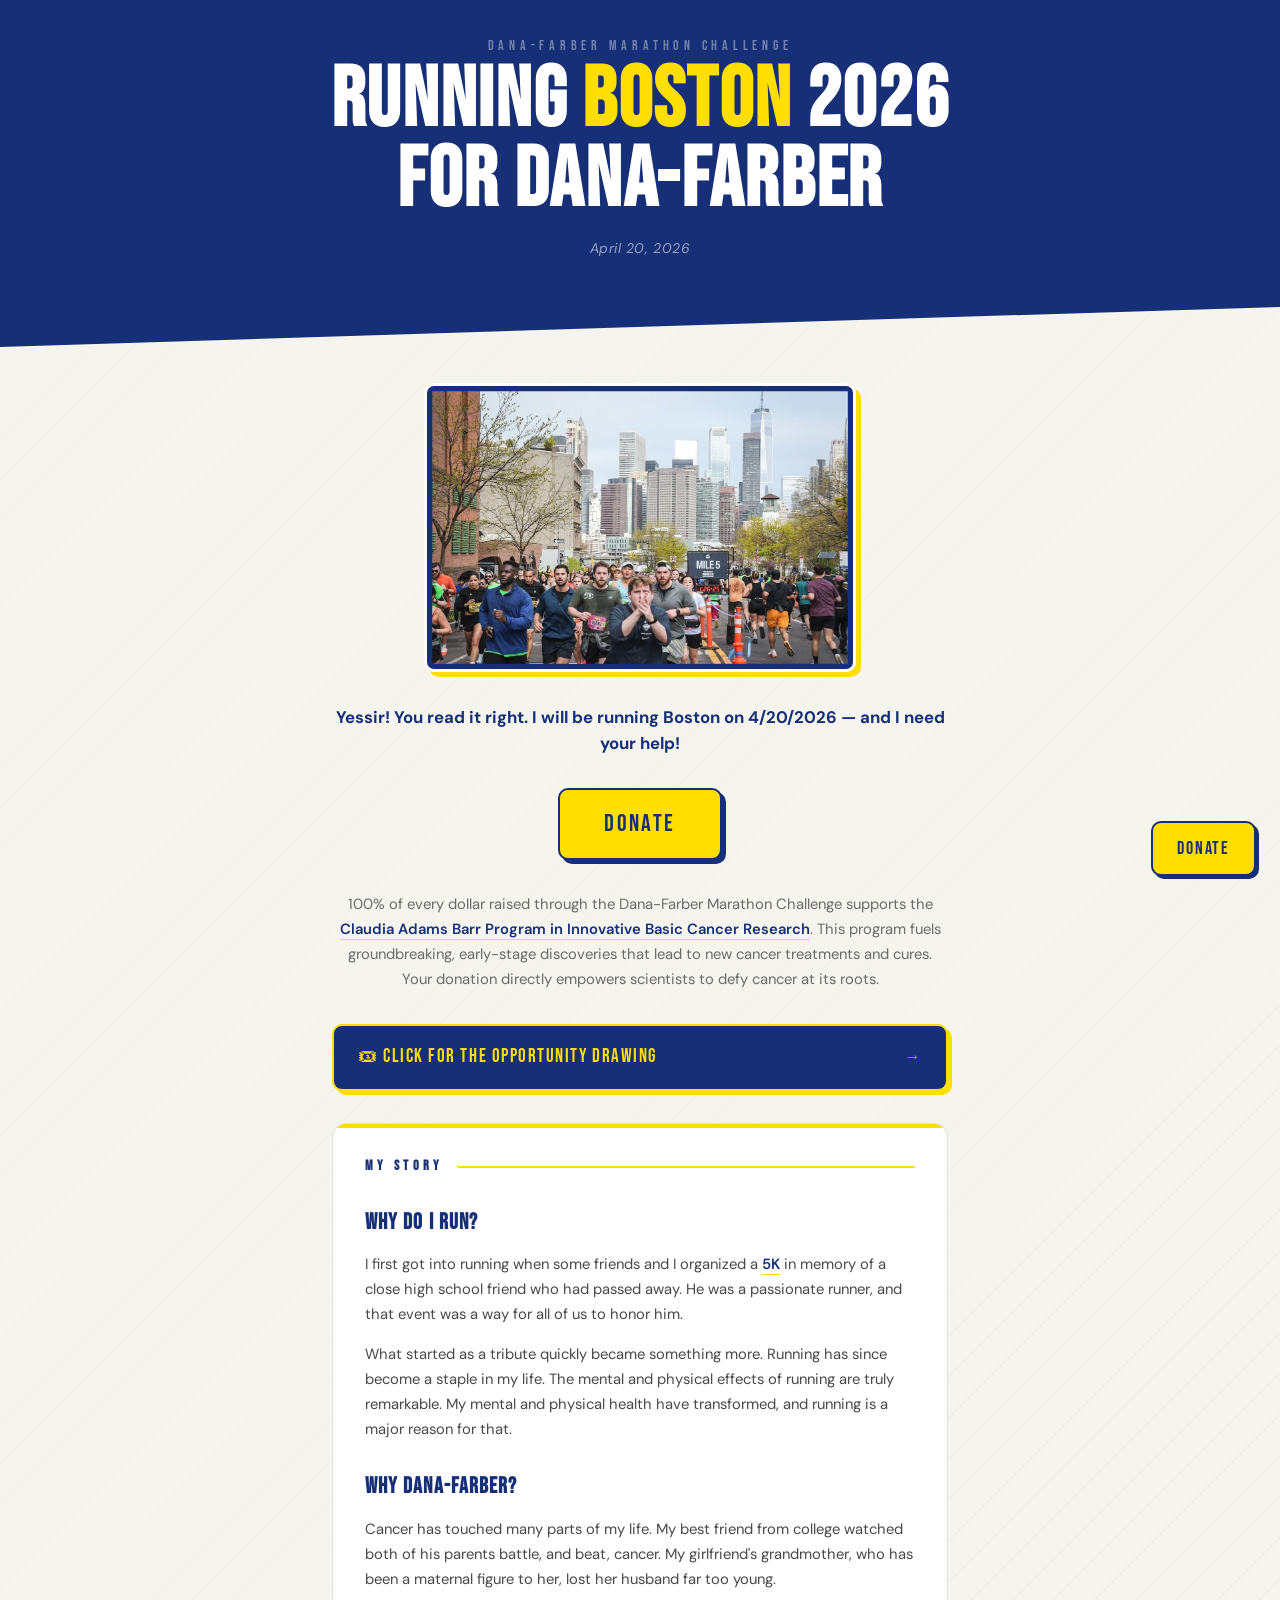
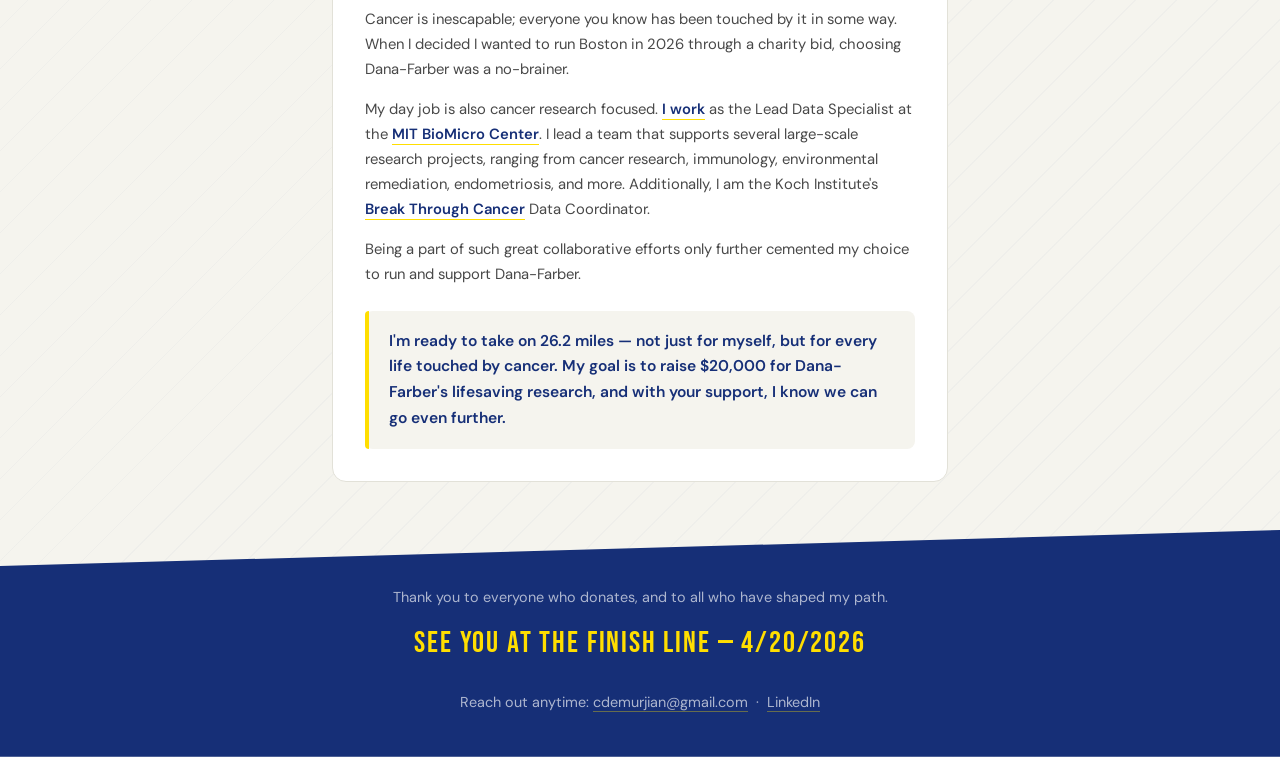
==== commit 63311c1f: "Overhaul drawing page, update index styling, clean up repo - Full redesign of drawing.html and index" ====
--- a/index.html
+++ b/index.html
@@ -1,24 +1,36 @@
 <!DOCTYPE html>
-<html>
+<html lang="en">
 
 <head>
+  <meta charset="UTF-8">
+  <meta name="viewport" content="width=device-width, initial-scale=1.0">
+  <link rel="preconnect" href="https://fonts.googleapis.com">
+  <link rel="preconnect" href="https://fonts.gstatic.com" crossorigin>
+  <link href="https://fonts.googleapis.com/css2?family=Bebas+Neue&family=DM+Sans:ital,opsz,wght@0,9..40,400;0,9..40,500;0,9..40,600;0,9..40,700;1,9..40,400&display=swap" rel="stylesheet">
   <link rel="stylesheet" type="text/css" href="styles.css" />
   <title>BOSTON 2026</title>
-  <link rel="icon" type="image/png" href="BM.jfif" />
+  <link rel="icon" type="image/png" href="9456b6fccfe9a7111c350aab43e6b232.png" />
 </head>
 
-<body >
-  <header class="fade-in">
-    <h1 id="title">RUNNING <span class="yellow">BOSTON</span> 2026 <span class="yellow">FOR</span> DANA-FARBER</h1>
+<body>
+  <header>
+    <p class="header-eyebrow h-1">Dana-Farber Marathon Challenge</p>
+    <h1 class="header-title h-2">
+      Running <span class="accent">Boston</span> 2026<br>for Dana-Farber
+    </h1>
+    <p class="tagline h-3">April 20, 2026</p>
   </header>
 
   <main>
     <img src="charlie-running.jpg" alt="Charlie running" class="fade-in" />
+
     <p class="intro fade-in">
-    Yessir! You read it right. I will be running Boston on 4/20/2026 — and I need your help!
+      Yessir! You read it right. I will be running Boston on 4/20/2026 — and I need your help!
     </p>
+
     <a class="donate fade-in" href="https://danafarber.jimmyfund.org/site/TR?px=2759664&fr_id=2520&pg=personal"
-      target="_blank">DONATE</a>
+      target="_blank">Donate</a>
+
     <p class="fade-in">
       100% of every dollar raised through the Dana-Farber Marathon Challenge supports the
       <a href="https://danafarber.jimmyfund.org/site/SPageServer?pagename=dfmc_barrprogram_cancer&fr_id=2520"
@@ -26,8 +38,14 @@
       This program fuels groundbreaking, early-stage discoveries that lead to new cancer treatments and cures.
       Your donation directly empowers scientists to defy cancer at its roots.
     </p>
+
+    <a class="drawing-link fade-in" href="drawing.html">
+      <span>🎟 Click for the Opportunity Drawing</span>
+      <span class="dl-arrow">→</span>
+    </a>
+
     <section id="story" class="fade-in">
-      <h2>MY STORY</h2>
+      <h2>My Story</h2>
       <hr>
 
       <h3>Why do I run?</h3>
@@ -46,7 +64,7 @@
       <h3>Why Dana-Farber?</h3>
       <p>
         Cancer has touched many parts of my life. My best friend from college watched both of his parents battle, and
-        beat, cancer. My girlfriend’s grandmother, who has been a maternal figure to her, lost her husband far too
+        beat, cancer. My girlfriend's grandmother, who has been a maternal figure to her, lost her husband far too
         young.
       </p>
       <p>
@@ -60,7 +78,7 @@
         <a href="https://bmcwiki.mit.edu/index.php/BioMicroCenter" target="_blank">MIT BioMicro Center</a>.
         I lead a team that supports several large-scale research projects, ranging from cancer research, immunology,
         environmental remediation, endometriosis, and more.
-        Additionally, I am the Koch Institute’s
+        Additionally, I am the Koch Institute's
         <a href="https://breakthroughcancer.org/" target="_blank">Break Through Cancer</a>
         Data Coordinator.
       </p>
@@ -77,27 +95,27 @@
     </section>
   </main>
 
-  <hr>
   <footer class="fade-in">
-    <p>Thank you in advance to all who donate!</p>
-    <p>Thank you to all who have made an impact in my life!</p>
-    <p>I look forward to seeing you all there on 4/20/2026!!!</p>
-    <p>Feel free to reach out (<a href="mailto:cdemurjian@gmail.com">cdemurjian@gmail.com</a>) or <a href="https://www.linkedin.com/in/cdemurjian/" target="_blank">connect!</a></p>
+    <p>Thank you to everyone who donates, and to all who have shaped my path.</p>
+    <span class="footer-headline">See you at the finish line — 4/20/2026</span>
+    <p>
+      Reach out anytime:
+      <a href="mailto:cdemurjian@gmail.com">cdemurjian@gmail.com</a>
+      &nbsp;·&nbsp;
+      <a href="https://www.linkedin.com/in/cdemurjian/" target="_blank">LinkedIn</a>
+    </p>
   </footer>
 
   <!-- Floating Donate Button -->
   <a href="https://danafarber.jimmyfund.org/site/TR?px=2759664&fr_id=2520&pg=personal"
-     class="floating-donate" target="_blank">DONATE</a>
+     class="floating-donate" target="_blank">Donate</a>
 
   <!-- Fade-in animation script -->
   <script>
-    const fadeElements = document.querySelectorAll('.fade-in');
-    const observer = new IntersectionObserver(entries => {
-      entries.forEach(entry => {
-        if (entry.isIntersecting) entry.target.classList.add('visible');
-      });
+    const obs = new IntersectionObserver(entries => {
+      entries.forEach(e => { if (e.isIntersecting) e.target.classList.add('visible'); });
     }, { threshold: 0.15 });
-    fadeElements.forEach(el => observer.observe(el));
+    document.querySelectorAll('.fade-in').forEach(el => obs.observe(el));
   </script>
 </body>
 
--- a/styles.css
+++ b/styles.css
@@ -1,185 +1,370 @@
+*, *::before, *::after { box-sizing: border-box; margin: 0; padding: 0; }
+
 :root {
-  --yellow: #ffde00;
-  --blue: #162f77;
-  --light-blue: #3a6edb;
-  --light-gray: #f4f4f4;
+  --yellow:    #ffde00;
+  --yellow-hi: #ffe94d;
+  --blue:      #162f77;
+  --cream:     #f5f4ee;
+  --white:     #ffffff;
+  --text:      #1a1a1a;
+  --muted:     #6a6a6a;
+  --border:    #e2e1d8;
 }
 
 html {
-  font-family: Arial, Helvetica, sans-serif;
-  font-size: large;
-  padding: 1rem;
+  font-family: 'DM Sans', sans-serif;
+  font-size: 16px;
   scroll-behavior: smooth;
 }
 
 body {
-  max-width: 70ch;
-  margin: 3rem auto;
-  padding: 3rem 2rem;
-  background-color: var(--light-gray);
-  outline: 12px dashed var(--yellow);
-  box-shadow: 0 0 0 12px var(--blue);
-}
-
-
-#title {
-  font-weight: 800;
-  color: var(--blue);
-}
-
-h1, h2, h3 {
+  background-color: var(--cream);
+  background-image: repeating-linear-gradient(
+    -45deg,
+    transparent,
+    transparent 28px,
+    rgba(22, 47, 119, 0.028) 28px,
+    rgba(22, 47, 119, 0.028) 29px
+  );
+  color: var(--text);
+  line-height: 1.6;
+  min-height: 100vh;
+}
+
+/* ── HEADER ── */
+header {
+  background: var(--blue);
+  padding: 1.75rem 1.5rem 5rem;
   text-align: center;
-}
-
-/* 🔹 Make section headers the correct blue */
-h2, h3 {
-  color: var(--blue);
-  margin-top: 1.5rem;
-  margin-bottom: 1rem;
-}
-
-p {
-  color: #454545;
-  text-align: center;
-  line-height: 1.6;
-}
-
-hr {
-  color: var(--light-blue);
-  border: none;
-  border-top: 2px solid var(--light-blue);
-  width: 50%;
-  margin: 1.5rem auto;
-}
-
-.yellow {
+  clip-path: polygon(0 0, 100% 0, 100% calc(100% - 2.5rem), 0 100%);
+}
+
+.header-eyebrow {
+  font-family: 'Bebas Neue', sans-serif;
+  font-size: 0.85rem;
+  letter-spacing: 0.35em;
+  color: rgba(255, 255, 255, 0.4);
+  margin-bottom: 0.2rem;
+}
+
+.header-title {
+  font-family: 'Bebas Neue', sans-serif;
+  font-size: clamp(2.75rem, 11vw, 5.25rem);
+  line-height: 0.95;
+  color: var(--white);
+  letter-spacing: 0.02em;
+}
+
+.header-title .accent {
   color: var(--yellow);
-  text-shadow: -1px -1px 0 var(--blue), 1px -1px 0 var(--blue),
-               -1px 1px 0 var(--blue), 1px 1px 0 var(--blue);
-}
-
+}
+
+.tagline {
+  margin-top: 1rem;
+  color: rgba(255, 255, 255, 0.55);
+  font-size: 0.875rem;
+  font-style: italic;
+  letter-spacing: 0.04em;
+}
+
+/* ── Staggered header animations ── */
+@keyframes riseUp {
+  from { opacity: 0; transform: translateY(22px); }
+  to   { opacity: 1; transform: translateY(0); }
+}
+
+.h-1 { animation: riseUp 0.5s  cubic-bezier(0.22, 1, 0.36, 1) 0.05s both; }
+.h-2 { animation: riseUp 0.55s cubic-bezier(0.22, 1, 0.36, 1) 0.18s both; }
+.h-3 { animation: riseUp 0.5s  cubic-bezier(0.22, 1, 0.36, 1) 0.32s both; }
+
+/* ── MAIN CONTAINER ── */
 main {
+  max-width: 680px;
+  margin: 0 auto;
+  padding: 0 1.25rem 3rem;
   display: flex;
   flex-direction: column;
-  gap: 3rem;
-}
-
-img {
-  width: 70%;
+  align-items: center;
+  gap: 1.75rem;
+}
+
+/* ── PHOTO ── */
+main img {
+  width: 82%;
   height: auto;
-  align-self: center;
-}
-
-/* Donate buttons */
-.donate {
+  border-radius: 10px;
+  border: 3px solid var(--white);
+  box-shadow: 5px 5px 0 var(--yellow);
+  margin-top: 2.25rem;
+}
+
+/* ── INTRO HOOK ── */
+p.intro {
+  color: var(--blue);
+  font-weight: 700;
+  font-size: 1.05rem;
+  text-align: center;
+  line-height: 1.55;
+}
+
+/* ── GENERAL PARAGRAPHS ── */
+main > p {
+  font-size: 0.925rem;
+  color: var(--muted);
+  text-align: center;
+  line-height: 1.7;
+}
+
+main > p a {
+  color: var(--blue);
+  font-weight: 600;
+  text-decoration: none;
+  border-bottom: 1.5px solid var(--yellow);
+  transition: opacity 0.15s;
+}
+main > p a:hover { opacity: 0.7; }
+
+/* ── DONATE BUTTON ── */
+a.donate {
+  display: inline-flex;
+  align-items: center;
+  justify-content: center;
+  padding: 0.9rem 2.75rem;
+  background: var(--yellow);
+  color: var(--blue);
+  font-family: 'Bebas Neue', sans-serif;
+  font-size: 1.5rem;
+  letter-spacing: 0.1em;
+  text-decoration: none;
+  border-radius: 10px;
+  border: 2.5px solid var(--blue);
+  box-shadow: 4px 4px 0 var(--blue);
+  transition: transform 0.15s ease, box-shadow 0.15s ease, background 0.15s ease;
+}
+a.donate:hover {
+  transform: translate(-2px, -2px);
+  box-shadow: 6px 6px 0 var(--blue);
+  background: var(--yellow-hi);
+}
+a.donate:active {
+  transform: translate(2px, 2px);
+  box-shadow: 2px 2px 0 var(--blue);
+}
+
+/* ── STORY SECTION ── */
+#story {
+  width: 100%;
+  background: var(--white);
+  border: 1.5px solid var(--border);
+  border-radius: 14px;
+  padding: 1.75rem 1.5rem;
+  position: relative;
+  overflow: hidden;
+}
+#story::before {
+  content: '';
+  position: absolute;
+  top: 0; left: 0; right: 0;
+  height: 4px;
+  background: var(--yellow);
+}
+
+/* Story title (h2) — section-label style */
+#story h2 {
+  font-family: 'Bebas Neue', sans-serif;
+  font-size: 0.85rem;
+  letter-spacing: 0.32em;
+  color: var(--blue);
+  display: flex;
+  align-items: center;
+  gap: 0.8rem;
+  margin-bottom: 1.5rem;
+  text-align: left;
+}
+#story h2::after {
+  content: '';
+  flex: 1;
+  height: 2px;
+  background: var(--yellow);
+  border-radius: 1px;
+}
+
+/* Hide the redundant hr right after h2 */
+#story h2 + hr { display: none; }
+
+/* Sub-section headings (h3) */
+#story h3 {
+  font-family: 'Bebas Neue', sans-serif;
+  font-size: 1.2rem;
+  color: var(--blue);
+  letter-spacing: 0.05em;
+  margin-bottom: 0.75rem;
+  margin-top: 1.75rem;
+  text-align: left;
+}
+
+/* Story hr (between sub-sections if used) */
+#story hr {
+  border: none;
+  border-top: 1.5px solid var(--border);
+  margin: 1.5rem 0;
+}
+
+/* Story paragraphs */
+#story p {
+  font-size: 0.925rem;
+  color: #484848;
+  text-align: left;
+  line-height: 1.7;
+  margin-bottom: 0.9rem;
+}
+#story p:last-child { margin-bottom: 0; }
+
+/* Story links */
+#story a {
+  color: var(--blue);
+  font-weight: 600;
+  text-decoration: none;
+  border-bottom: 1.5px solid var(--yellow);
+  transition: opacity 0.15s;
+}
+#story a:hover { opacity: 0.7; }
+
+/* Closing callout (strong inside final p) */
+#story strong {
   display: block;
-  text-align: center;
-  font-weight: bold;
-  margin: 0.75rem auto 0.5rem auto;  /* minimal spacing above/below */
-  padding: 0.6rem 1.5rem;
-  width: fit-content;
-  background-color: var(--yellow);
-  color: var(--blue);
-  border: 4px solid var(--blue);
-  border-radius: 10px;
-  transition: transform 0.2s, background-color 0.2s;
-}
-.donate:hover {
-  transform: scale(1.05);
-  background-color: #fff96b;
-}
-
-/* Optional: tighten the first paragraph below the donate button */
-main > p:first-of-type {
-  margin-top: 0.25rem;  /* bring it closer to the button */
-}
-
-/* Floating donate button */
-.floating-donate {
-  position: fixed;
-  bottom: 25px;
-  right: 25px;
-  background-color: var(--yellow);
-  color: var(--blue);
-  border: 4px solid var(--blue);
-  border-radius: 12px;
-  padding: 0.6rem 1.4rem;
-  font-weight: bold;
-  text-decoration: none;
-  box-shadow: 0 4px 8px rgba(0, 0, 0, 0.25);
-  transition: transform 0.2s ease, background-color 0.2s ease;
-}
-.floating-donate:hover {
-  transform: scale(1.05);
-  background-color: #fff96b;
-}
-
-/* Fade-in animation */
+  font-size: 0.975rem;
+  font-weight: 600;
+  color: var(--blue);
+  font-family: 'DM Sans', sans-serif;
+  text-align: left;
+  line-height: 1.65;
+  background: var(--cream);
+  border-radius: 8px;
+  padding: 1.1rem 1.25rem 1.1rem 1.5rem;
+  margin-top: 1.5rem;
+  position: relative;
+}
+#story strong::before {
+  content: '';
+  position: absolute;
+  left: 0; top: 0; bottom: 0;
+  width: 4px;
+  background: var(--yellow);
+  border-radius: 8px 0 0 8px;
+}
+
+/* ── Scroll fade-in ── */
 .fade-in {
   opacity: 0;
-  transform: translateY(25px);
-  transition: opacity 0.8s ease-out, transform 0.8s ease-out;
+  transform: translateY(18px);
+  transition: opacity 0.55s cubic-bezier(0.22, 1, 0.36, 1),
+              transform 0.55s cubic-bezier(0.22, 1, 0.36, 1);
 }
 .fade-in.visible {
   opacity: 1;
   transform: translateY(0);
 }
 
-/* Intro line under the image */
-.intro {
-  color: var(--blue);
-  font-weight: bold;
-  font-size: 1em;
+/* ── FOOTER ── */
+footer {
+  background: var(--blue);
+  padding: 3.5rem 1.5rem 2.25rem;
   text-align: center;
-  margin: 1rem auto 0.5rem auto;
-}
-
-
-/* 🔹 Highlighted final statement */
-strong {
+  clip-path: polygon(0 2.25rem, 100% 0, 100% 100%, 0 100%);
+}
+
+footer p {
+  color: rgba(255, 255, 255, 0.65);
+  font-size: 0.9rem;
+  line-height: 1.6;
+  margin-bottom: 0.4rem;
+}
+
+footer a {
+  color: rgba(255, 255, 255, 0.65);
+  text-decoration: none;
+  border-bottom: 1px solid rgba(255, 222, 0, 0.35);
+  transition: color 0.2s, border-color 0.2s;
+}
+footer a:hover {
+  color: var(--yellow);
+  border-color: var(--yellow);
+}
+
+.footer-headline {
+  font-family: 'Bebas Neue', sans-serif;
+  font-size: clamp(1.4rem, 4vw, 1.9rem);
+  color: var(--yellow);
+  letter-spacing: 0.06em;
   display: block;
-  text-align: center;
-  font-size: 1.25em;      /* larger text */
-  font-weight: 800;       /* bold emphasis */
-  color: var(--blue);     /* Dana-Farber blue for visual tie-in */
-  margin: 1.5rem auto;
-  line-height: 1.5;
-  max-width: 90%;
-}
-
-/* Responsive */
-@media (max-width: 768px) {
-  body {
-    outline-width: 8px;
-    box-shadow: 0 0 0 8px var(--blue);
-    margin: 1.5rem auto;
-    padding: 2rem 1.25rem;
-  }
-  main {
-    gap: 2rem;
-  }
-  img {
-    width: 90%;
-  }
-  strong {
-    font-size: 1.1em;
-  }
-}
-
-/* Footer styling */
-footer {
-  font-size: 0.85rem;          /* smaller text size */
-  line-height: 1.4;           /* tighter vertical spacing */
-  color: #333;                /* softer gray for footer text */
-  margin-top: 2rem;
-  text-align: center;
-}
-
-footer a {
-  color: var(--light-blue);   /* keep links in your theme color */
-  text-decoration: none;
-}
-
-footer a:hover {
-  text-decoration: underline;
-}
+  margin: 0.6rem 0 1.5rem;
+}
+
+/* ── DRAWING PAGE LINK ── */
+a.drawing-link {
+  display: flex;
+  align-items: center;
+  justify-content: space-between;
+  width: 100%;
+  padding: 1rem 1.5rem;
+  background: var(--blue);
+  color: var(--yellow);
+  font-family: 'Bebas Neue', sans-serif;
+  font-size: 1.2rem;
+  letter-spacing: 0.08em;
+  text-decoration: none;
+  border-radius: 10px;
+  border: 2.5px solid var(--yellow);
+  box-shadow: 4px 4px 0 var(--yellow);
+  transition: transform 0.15s ease, box-shadow 0.15s ease;
+}
+a.drawing-link:hover {
+  transform: translate(-2px, -2px);
+  box-shadow: 6px 6px 0 var(--yellow);
+}
+a.drawing-link:active {
+  transform: translate(2px, 2px);
+  box-shadow: 2px 2px 0 var(--yellow);
+}
+a.drawing-link .dl-arrow {
+  opacity: 0.7;
+  font-size: 1rem;
+}
+
+/* ── FLOATING DONATE ── */
+.floating-donate {
+  position: fixed;
+  bottom: 24px;
+  right: 24px;
+  background: var(--yellow);
+  color: var(--blue);
+  font-family: 'Bebas Neue', sans-serif;
+  font-size: 1.1rem;
+  letter-spacing: 0.1em;
+  padding: 0.7rem 1.5rem;
+  border-radius: 10px;
+  border: 2.5px solid var(--blue);
+  box-shadow: 3px 3px 0 var(--blue);
+  text-decoration: none;
+  transition: transform 0.15s ease, box-shadow 0.15s ease, background 0.15s ease;
+  z-index: 100;
+}
+.floating-donate:hover {
+  transform: translate(-2px, -2px);
+  box-shadow: 5px 5px 0 var(--blue);
+  background: var(--yellow-hi);
+}
+.floating-donate:active {
+  transform: translate(1px, 1px);
+  box-shadow: 2px 2px 0 var(--blue);
+}
+
+/* ── Desktop (768px+) ── */
+@media (min-width: 768px) {
+  header { padding: 2.25rem 2rem 5.5rem; }
+  main { padding: 0 2rem 3rem; gap: 2rem; }
+  main img { width: 70%; }
+  #story { padding: 2rem 2rem; }
+  #story h3 { font-size: 1.35rem; }
+}
